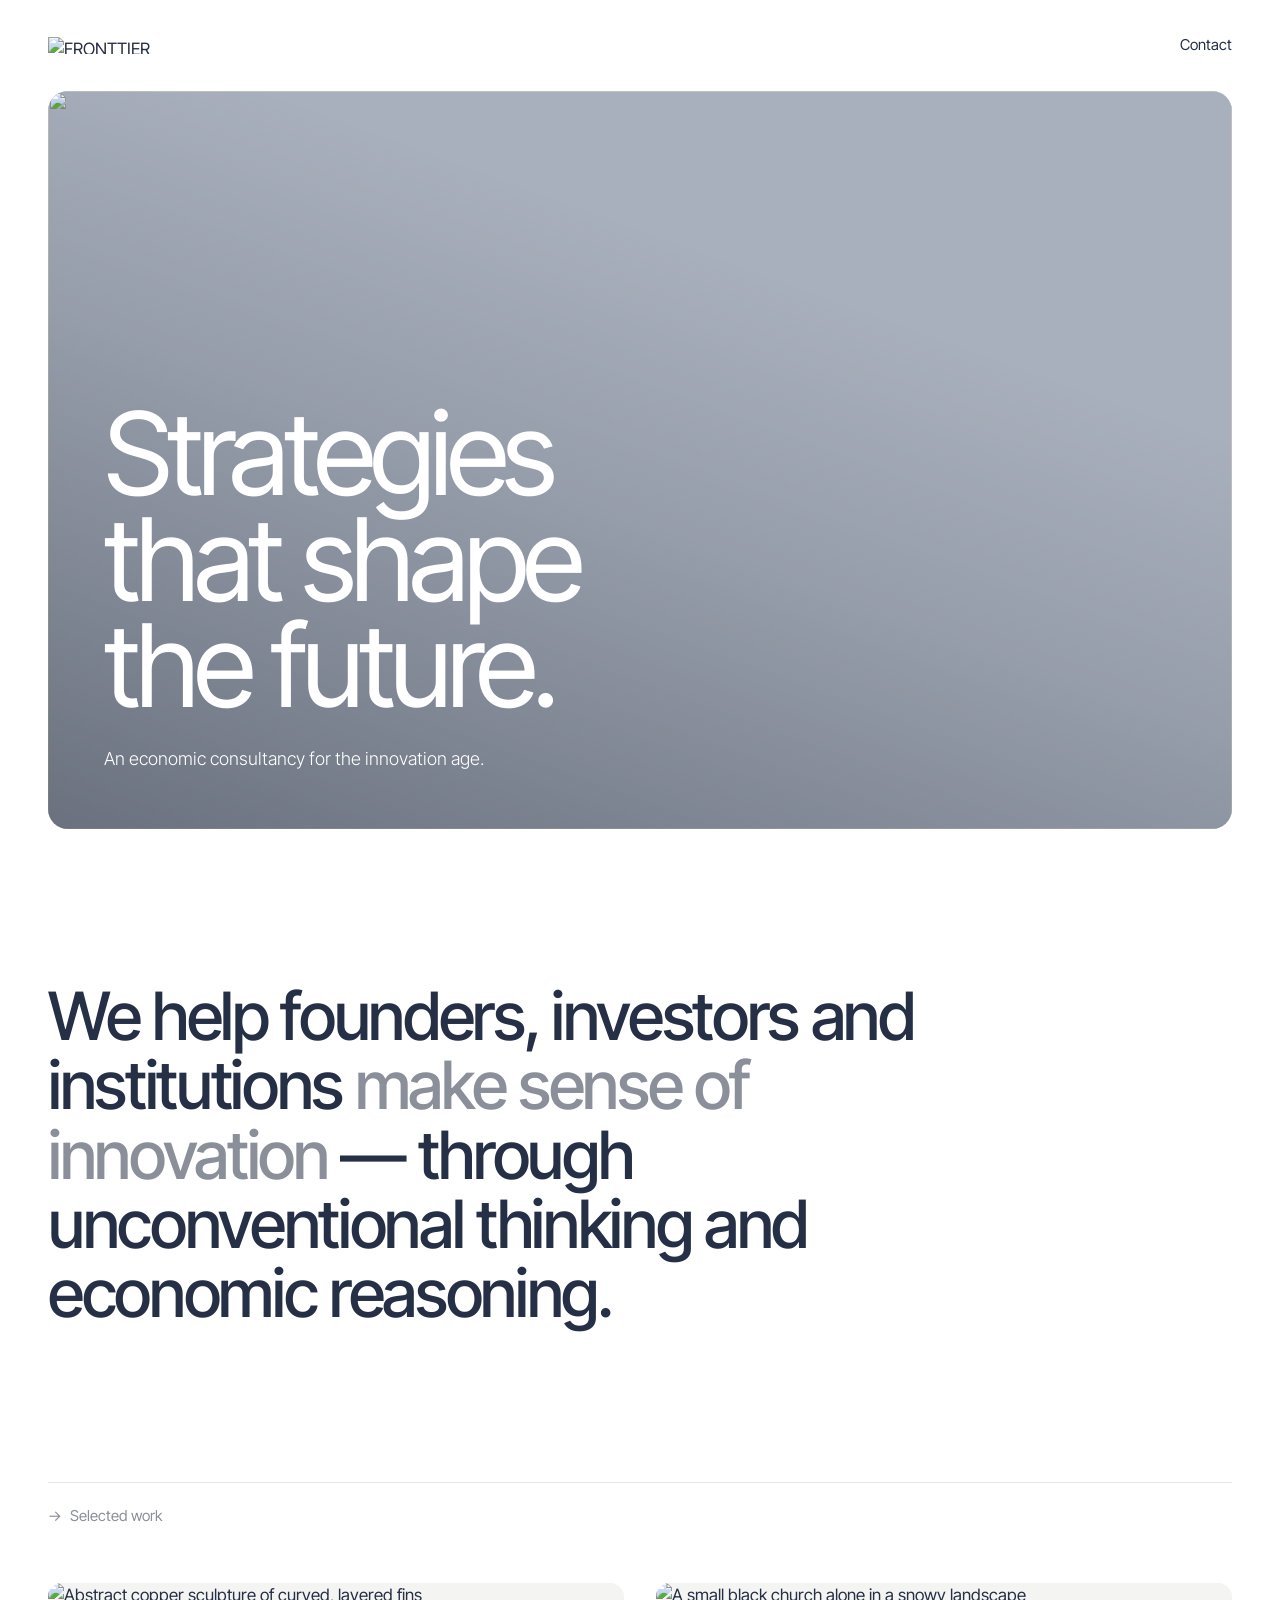
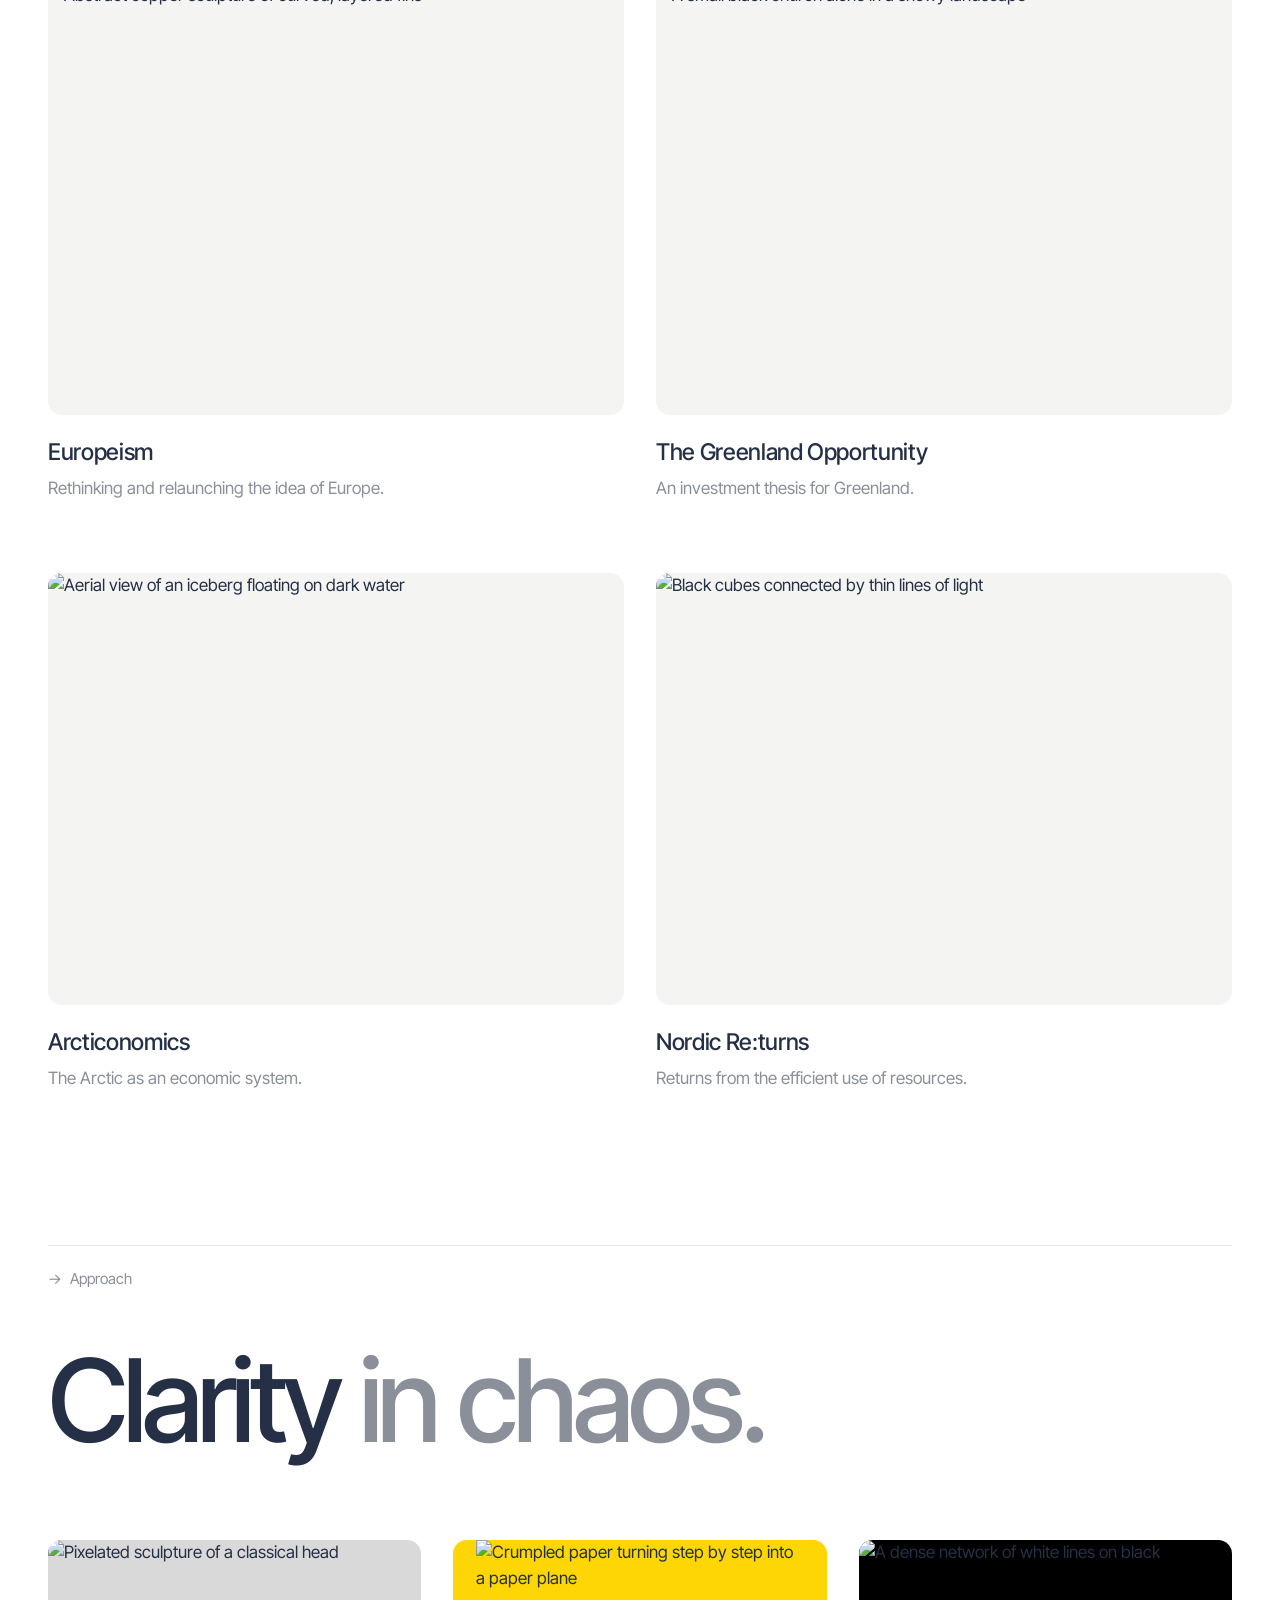
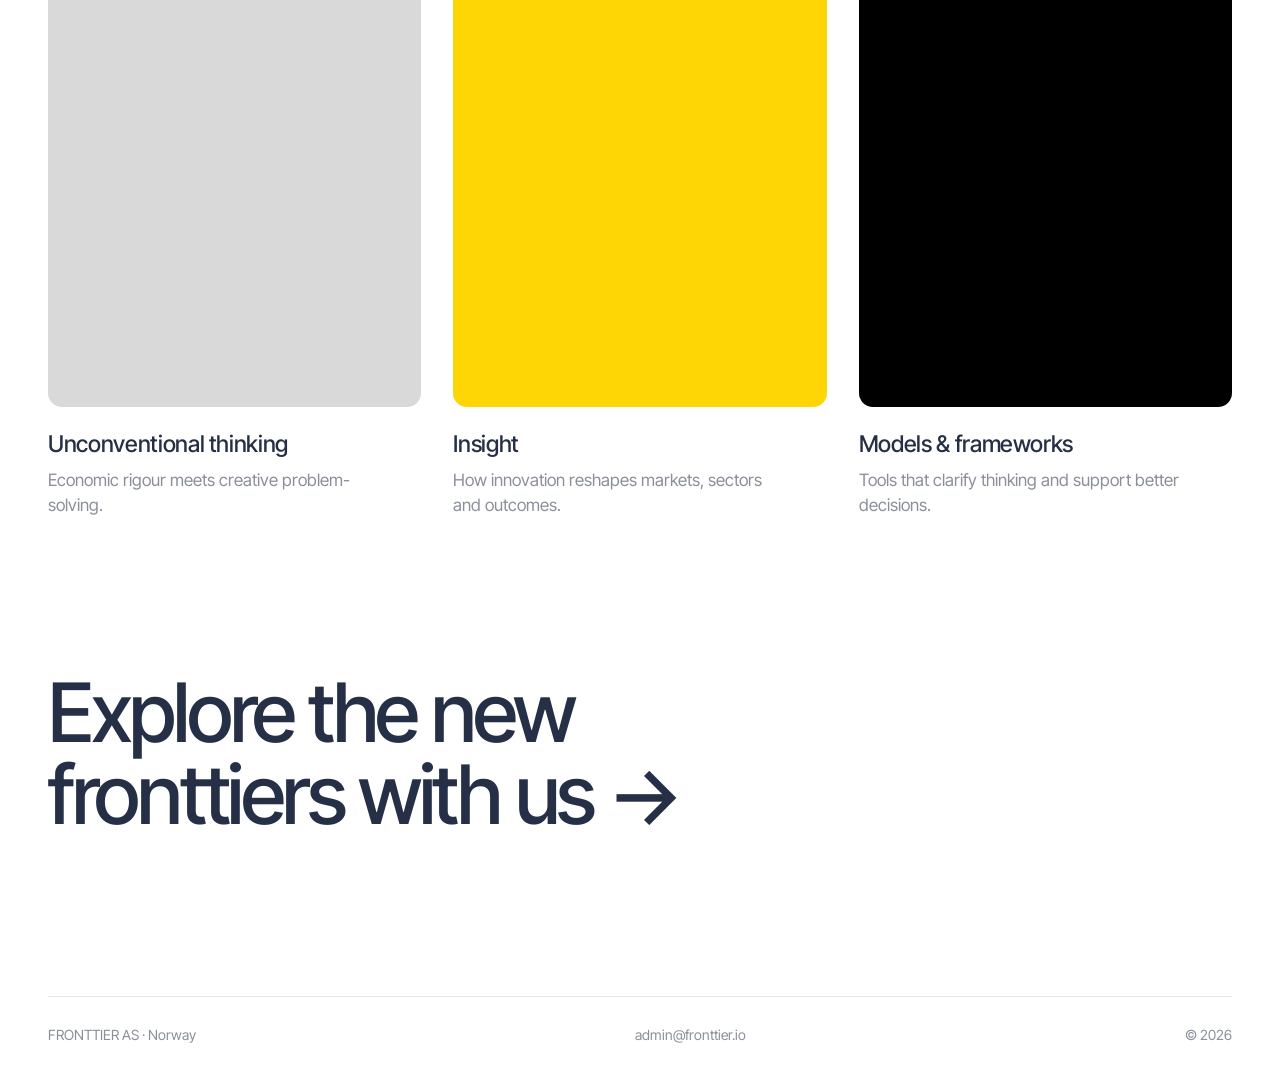
==== index.html @ 8e3aaac5 "Bust stylesheet cache Co-Authored-By: Claude Opus 5.5 <noreply@anthropic.com> Claude-Session: https:" ====
<!doctype html>
<html lang="en">
<head>
  <meta charset="utf-8">
  <meta name="viewport" content="width=device-width, initial-scale=1">
  <title>FRONTTIER — Strategies that shape the future</title>
  <meta name="description" content="FRONTTIER is an economic consultancy for the innovation age. We help founders, investors and institutions make sense of innovation.">
  <link rel="canonical" href="https://fronttier.io/">
  <meta name="theme-color" content="#ffffff">

  <meta property="og:type" content="website">
  <meta property="og:url" content="https://fronttier.io/">
  <meta property="og:title" content="FRONTTIER — Strategies that shape the future">
  <meta property="og:description" content="An economic consultancy for the innovation age.">
  <meta property="og:image" content="https://cdn.prod.website-files.com/67dc543bd7a45db2d9efbc74/67f1207a9fcb04b14eefc23d_Frame%20136%20(2).webp">
  <meta name="twitter:card" content="summary_large_image">

  <link rel="icon" href="favicon.svg" type="image/svg+xml">

  <link rel="preconnect" href="https://fonts.googleapis.com">
  <link rel="preconnect" href="https://fonts.gstatic.com" crossorigin>
  <link href="https://fonts.googleapis.com/css2?family=Inter+Tight:wght@300;400;500&display=swap" rel="stylesheet">
  <link rel="preload" as="image" href="https://cdn.prod.website-files.com/67dc543bd7a45db2d9efbc74/67f1207a9fcb04b14eefc23d_Frame%20136%20(2).webp">
  <link rel="stylesheet" href="styles.css?v=2">
  <script>document.documentElement.classList.add('js')</script>
</head>
<body>

  <header class="site-header wrap">
    <a href="/" class="brand" aria-label="FRONTTIER — home">
      <img src="https://cdn.prod.website-files.com/67dc543bd7a45db2d9efbc74/67dc54d0c21cfcdb769632b3_fronttier_wordmark_black.png" alt="FRONTTIER" width="1200" height="173">
    </a>
    <a href="mailto:admin@fronttier.io" class="header-link">Contact</a>
  </header>

  <main>

    <section class="hero wrap" aria-labelledby="hero-title">
      <div class="hero__frame">
        <img class="hero__img"
             src="https://cdn.prod.website-files.com/67dc543bd7a45db2d9efbc74/67f1207a9fcb04b14eefc23d_Frame%20136%20(2).webp"
             alt="" width="1356" height="740" fetchpriority="high">
        <div class="hero__text">
          <h1 id="hero-title" class="hero__title">Strategies<br>that shape<br>the future.</h1>
          <p class="hero__sub">An economic consultancy for the innovation age.</p>
        </div>
      </div>
    </section>

    <section class="statement wrap reveal" aria-label="What we do">
      <p>We help founders, investors and institutions <span class="muted">make sense of innovation</span> — through unconventional thinking and economic reasoning.</p>
    </section>

    <section class="work wrap" aria-labelledby="work-title">
      <h2 id="work-title" class="label reveal"><span aria-hidden="true">→</span> Selected work</h2>
      <ul class="work__grid">
        <li class="card reveal">
          <div class="card__media">
            <img src="https://images.unsplash.com/photo-1652078140599-1d7e1eafb90b?auto=format&fit=crop&w=1200&h=900&q=75"
                 srcset="https://images.unsplash.com/photo-1652078140599-1d7e1eafb90b?auto=format&fit=crop&w=800&h=600&q=75 800w,
                         https://images.unsplash.com/photo-1652078140599-1d7e1eafb90b?auto=format&fit=crop&w=1200&h=900&q=75 1200w,
                         https://images.unsplash.com/photo-1652078140599-1d7e1eafb90b?auto=format&fit=crop&w=1600&h=1200&q=75 1600w"
                 sizes="(min-width: 760px) 50vw, 100vw"
                 alt="Abstract copper sculpture of curved, layered fins" width="1200" height="900" loading="lazy">
          </div>
          <h3 class="card__title">Europeism</h3>
          <p class="card__text">Rethinking and relaunching the idea of Europe.</p>
        </li>
        <li class="card reveal">
          <div class="card__media">
            <img src="https://images.unsplash.com/photo-1611052316777-5b3b2d1c7f62?auto=format&fit=crop&w=1200&h=900&q=75"
                 srcset="https://images.unsplash.com/photo-1611052316777-5b3b2d1c7f62?auto=format&fit=crop&w=800&h=600&q=75 800w,
                         https://images.unsplash.com/photo-1611052316777-5b3b2d1c7f62?auto=format&fit=crop&w=1200&h=900&q=75 1200w,
                         https://images.unsplash.com/photo-1611052316777-5b3b2d1c7f62?auto=format&fit=crop&w=1600&h=1200&q=75 1600w"
                 sizes="(min-width: 760px) 50vw, 100vw"
                 alt="A small black church alone in a snowy landscape" width="1200" height="900" loading="lazy">
          </div>
          <h3 class="card__title">The Greenland Opportunity</h3>
          <p class="card__text">An investment thesis for Greenland.</p>
        </li>
        <li class="card reveal">
          <div class="card__media">
            <img src="https://images.unsplash.com/photo-1635810766763-979377656b4b?auto=format&fit=crop&w=1200&h=900&q=75"
                 srcset="https://images.unsplash.com/photo-1635810766763-979377656b4b?auto=format&fit=crop&w=800&h=600&q=75 800w,
                         https://images.unsplash.com/photo-1635810766763-979377656b4b?auto=format&fit=crop&w=1200&h=900&q=75 1200w,
                         https://images.unsplash.com/photo-1635810766763-979377656b4b?auto=format&fit=crop&w=1600&h=1200&q=75 1600w"
                 sizes="(min-width: 760px) 50vw, 100vw"
                 alt="Aerial view of an iceberg floating on dark water" width="1200" height="900" loading="lazy">
          </div>
          <h3 class="card__title">Arcticonomics</h3>
          <p class="card__text">The Arctic as an economic system.</p>
        </li>
        <li class="card reveal">
          <div class="card__media">
            <img src="https://images.unsplash.com/photo-1639322537138-5e513100b36e?auto=format&fit=crop&w=1200&h=900&q=75"
                 srcset="https://images.unsplash.com/photo-1639322537138-5e513100b36e?auto=format&fit=crop&w=800&h=600&q=75 800w,
                         https://images.unsplash.com/photo-1639322537138-5e513100b36e?auto=format&fit=crop&w=1200&h=900&q=75 1200w,
                         https://images.unsplash.com/photo-1639322537138-5e513100b36e?auto=format&fit=crop&w=1600&h=1200&q=75 1600w"
                 sizes="(min-width: 760px) 50vw, 100vw"
                 alt="Black cubes connected by thin lines of light" width="1200" height="900" loading="lazy">
          </div>
          <h3 class="card__title">Nordic Re:turns</h3>
          <p class="card__text">Returns from the efficient use of resources.</p>
        </li>
      </ul>
    </section>

    <section class="approach wrap" aria-labelledby="approach-title">
      <h2 class="label reveal"><span aria-hidden="true">→</span> Approach</h2>
      <p id="approach-title" class="approach__title reveal">Clarity <span class="muted">in chaos.</span></p>
      <ul class="approach__grid">
        <li class="pillar reveal">
          <div class="pillar__media pillar__media--light">
            <img src="https://images.unsplash.com/photo-1724718543723-76a159863d20?auto=format&fit=crop&w=900&h=1125&q=75"
                 alt="Pixelated sculpture of a classical head" width="900" height="1125" loading="lazy">
          </div>
          <h3 class="pillar__title">Unconventional thinking</h3>
          <p class="pillar__text">Economic rigour meets creative problem-solving.</p>
        </li>
        <li class="pillar reveal">
          <div class="pillar__media pillar__media--yellow">
            <img src="https://images.unsplash.com/photo-1589830640509-17507c2b6cd0?auto=format&fit=max&w=1200&q=75"
                 alt="Crumpled paper turning step by step into a paper plane" width="1200" height="675" class="contain" loading="lazy">
          </div>
          <h3 class="pillar__title">Insight</h3>
          <p class="pillar__text">How innovation reshapes markets, sectors and outcomes.</p>
        </li>
        <li class="pillar reveal">
          <div class="pillar__media pillar__media--dark">
            <img src="https://images.unsplash.com/photo-1664854953181-b12e6dda8b7c?auto=format&fit=crop&w=900&h=1125&q=75"
                 alt="A dense network of white lines on black" width="900" height="1125" loading="lazy">
          </div>
          <h3 class="pillar__title">Models &amp; frameworks</h3>
          <p class="pillar__text">Tools that clarify thinking and support better decisions.</p>
        </li>
      </ul>
    </section>

    <section class="closing wrap reveal" aria-label="Contact">
      <a href="mailto:admin@fronttier.io" class="closing__link">Explore the new fronttiers with&nbsp;us <span aria-hidden="true">→</span></a>
    </section>

  </main>

  <footer class="site-footer wrap">
    <p>FRONTTIER AS · Norway</p>
    <p><a href="mailto:admin@fronttier.io">admin@fronttier.io</a></p>
    <p>© <span id="year">2026</span></p>
  </footer>

  <script>
    (function () {
      var y = document.getElementById('year');
      if (y) y.textContent = new Date().getFullYear();
      var els = document.querySelectorAll('.reveal');
      if (!('IntersectionObserver' in window)) {
        els.forEach(function (el) { el.classList.add('is-in'); });
        return;
      }
      var io = new IntersectionObserver(function (entries) {
        entries.forEach(function (e) {
          if (e.isIntersecting) { e.target.classList.add('is-in'); io.unobserve(e.target); }
        });
      }, { rootMargin: '0px 0px -8% 0px' });
      els.forEach(function (el) { io.observe(el); });
    })();
  </script>
</body>
</html>
---- styles.css ----
/* FRONTTIER — fronttier.io
   Static, no build step. Edit freely. */

:root {
  --ink: #252f45;
  --muted: #8a8f99;
  --line: #e6e6e4;
  --bg: #ffffff;
  --soft: #f4f4f2;
  --yellow: #fed505;

  --radius: 20px;
  --radius-sm: 14px;
  --max: 1240px;
  --pad: clamp(20px, 4vw, 48px);
  --gap: clamp(20px, 2.6vw, 32px);
  --section: clamp(88px, 12vw, 168px);

  --font: "Inter Tight", ui-sans-serif, system-ui, -apple-system, "Segoe UI", Helvetica, Arial, sans-serif;
  --ease: cubic-bezier(.2, .7, .2, 1);
}

*, *::before, *::after { box-sizing: border-box; }
html { -webkit-text-size-adjust: 100%; }
body {
  margin: 0;
  background: var(--bg);
  color: var(--ink);
  font-family: var(--font);
  font-size: 17px;
  line-height: 1.5;
  font-weight: 400;
  -webkit-font-smoothing: antialiased;
  text-rendering: optimizeLegibility;
}
img { display: block; max-width: 100%; height: auto; }
ul { list-style: none; margin: 0; padding: 0; }
h1, h2, h3, p { margin: 0; }
a { color: inherit; }
:focus-visible { outline: 2px solid var(--ink); outline-offset: 4px; border-radius: 4px; }

.wrap {
  width: 100%;
  max-width: calc(var(--max) + var(--pad) * 2);
  margin-inline: auto;
  padding-inline: var(--pad);
}
.muted { color: var(--muted); }

/* ---------- Header ---------- */
.site-header {
  display: flex;
  align-items: center;
  justify-content: space-between;
  padding-block: 26px;
}
.brand img { height: 17px; width: auto; }
.header-link {
  font-size: 15px;
  text-decoration: none;
  padding: 8px 0;
  background: linear-gradient(currentColor, currentColor) 0 100% / 0 1px no-repeat;
  transition: background-size .35s var(--ease);
}
.header-link:hover { background-size: 100% 1px; }

/* ---------- Hero ---------- */
.hero__frame {
  position: relative;
  border-radius: var(--radius);
  overflow: hidden;
  background: #a9b0bd;
  min-height: min(82svh, 760px);
  display: flex;
  align-items: flex-end;
}
.hero__img {
  position: absolute;
  inset: 0;
  width: 100%;
  height: 100%;
  object-fit: cover;
  object-position: 62% 50%;
  animation: settle 2.4s var(--ease) both;
}
.hero__frame::after {
  content: "";
  position: absolute;
  inset: 0;
  background: linear-gradient(20deg, rgba(20, 26, 40, .42) 0%, rgba(20, 26, 40, .12) 45%, rgba(20, 26, 40, 0) 70%);
  pointer-events: none;
}
.hero__text {
  position: relative;
  z-index: 1;
  padding: clamp(24px, 4.5vw, 56px);
  color: #fff;
}
.hero__title {
  font-weight: 400;
  font-size: clamp(48px, 9vw, 128px);
  line-height: .92;
  letter-spacing: -0.045em;
  animation: rise 1.2s .15s var(--ease) both;
}
.hero__sub {
  margin-top: clamp(18px, 2.4vw, 28px);
  font-size: clamp(15px, 1.4vw, 18px);
  font-weight: 300;
  opacity: .9;
  animation: rise 1.2s .35s var(--ease) both;
}

/* ---------- Statement ---------- */
.statement { padding-block: var(--section); }
.statement p {
  max-width: 22ch;
  font-size: clamp(32px, 5.2vw, 72px);
  line-height: 1.04;
  letter-spacing: -0.035em;
  font-weight: 500;
}
@media (min-width: 900px) { .statement p { max-width: 24ch; } }

/* ---------- Section label ---------- */
.label {
  display: flex;
  gap: .5em;
  align-items: baseline;
  padding-top: 22px;
  border-top: 1px solid var(--line);
  font-size: 15px;
  font-weight: 400;
  letter-spacing: 0;
  color: var(--muted);
  margin-bottom: clamp(32px, 5vw, 56px);
}

/* ---------- Work ---------- */
.work__grid {
  display: grid;
  grid-template-columns: 1fr;
  gap: clamp(44px, 6vw, 72px) var(--gap);
}
@media (min-width: 760px) { .work__grid { grid-template-columns: 1fr 1fr; } }
.card__media {
  border-radius: var(--radius-sm);
  overflow: hidden;
  aspect-ratio: 4 / 3;
  background: var(--soft);
}
.card__media img {
  width: 100%;
  height: 100%;
  object-fit: cover;
  transition: transform 1.1s var(--ease);
}
.card:hover .card__media img { transform: scale(1.035); }
.card__title {
  margin-top: 20px;
  font-size: clamp(20px, 1.8vw, 24px);
  font-weight: 500;
  letter-spacing: -0.015em;
}
.card__text { margin-top: 6px; color: var(--muted); }

/* ---------- Approach ---------- */
.approach { padding-top: var(--section); }
.approach__title {
  font-size: clamp(48px, 9vw, 128px);
  line-height: .92;
  letter-spacing: -0.045em;
  font-weight: 500;
  margin-bottom: clamp(44px, 7vw, 88px);
}
.approach__grid {
  display: grid;
  grid-template-columns: 1fr;
  gap: clamp(44px, 6vw, 64px) var(--gap);
}
@media (min-width: 760px) { .approach__grid { grid-template-columns: repeat(3, 1fr); } }
.pillar__media {
  border-radius: var(--radius-sm);
  overflow: hidden;
  aspect-ratio: 4 / 5;
}
.pillar__media img { width: 100%; height: 100%; object-fit: cover; transition: transform 1.1s var(--ease); }
.pillar:hover .pillar__media img { transform: scale(1.035); }
.pillar__media--light { background: #d9d9d9; }
.pillar__media--yellow { background: #fed505; }
.pillar__media img.contain { object-fit: contain; padding-inline: 6%; }
.pillar__media--dark { background: #000; }
.pillar__title {
  margin-top: 20px;
  font-size: clamp(20px, 1.8vw, 24px);
  font-weight: 500;
  letter-spacing: -0.015em;
}
.pillar__text { margin-top: 6px; color: var(--muted); max-width: 32ch; }

/* ---------- Closing ---------- */
.closing { padding-block: var(--section); }
.closing__link {
  display: inline-block;
  font-size: clamp(36px, 6.4vw, 92px);
  line-height: 1;
  letter-spacing: -0.04em;
  font-weight: 500;
  text-decoration: none;
  max-width: 16ch;
  background: linear-gradient(currentColor, currentColor) 0 100% / 0 2px no-repeat;
  padding-bottom: .08em;
  transition: background-size .6s var(--ease), color .3s;
}
.closing__link span { display: inline-block; transition: transform .5s var(--ease); }
.closing__link:hover { background-size: 100% 2px; }
.closing__link:hover span { transform: translateX(.18em); }

/* ---------- Footer ---------- */
.site-footer {
  display: flex;
  flex-wrap: wrap;
  gap: 8px 32px;
  justify-content: space-between;
  padding-block: 28px 36px;
  background: linear-gradient(var(--line), var(--line)) var(--pad) 0 / calc(100% - var(--pad) * 2) 1px no-repeat;
  font-size: 14px;
  color: var(--muted);
}
.site-footer a { text-decoration: none; }
.site-footer a:hover { color: var(--ink); }

/* ---------- Motion ---------- */
@keyframes rise { from { opacity: 0; transform: translateY(18px); } to { opacity: 1; transform: none; } }
@keyframes settle { from { transform: scale(1.06); } to { transform: scale(1); } }

.js .reveal { opacity: 0; transform: translateY(24px); transition: opacity 1s var(--ease), transform 1s var(--ease); }
.js .reveal.is-in { opacity: 1; transform: none; }

@media (prefers-reduced-motion: reduce) {
  *, *::before, *::after { animation: none !important; transition: none !important; }
  .js .reveal { opacity: 1; transform: none; }
}

/* ---------- 404 ---------- */
.notfound { min-height: 70svh; display: flex; flex-direction: column; justify-content: center; gap: 24px; }
.notfound h1 { font-size: clamp(48px, 9vw, 128px); line-height: .92; letter-spacing: -0.045em; font-weight: 500; }
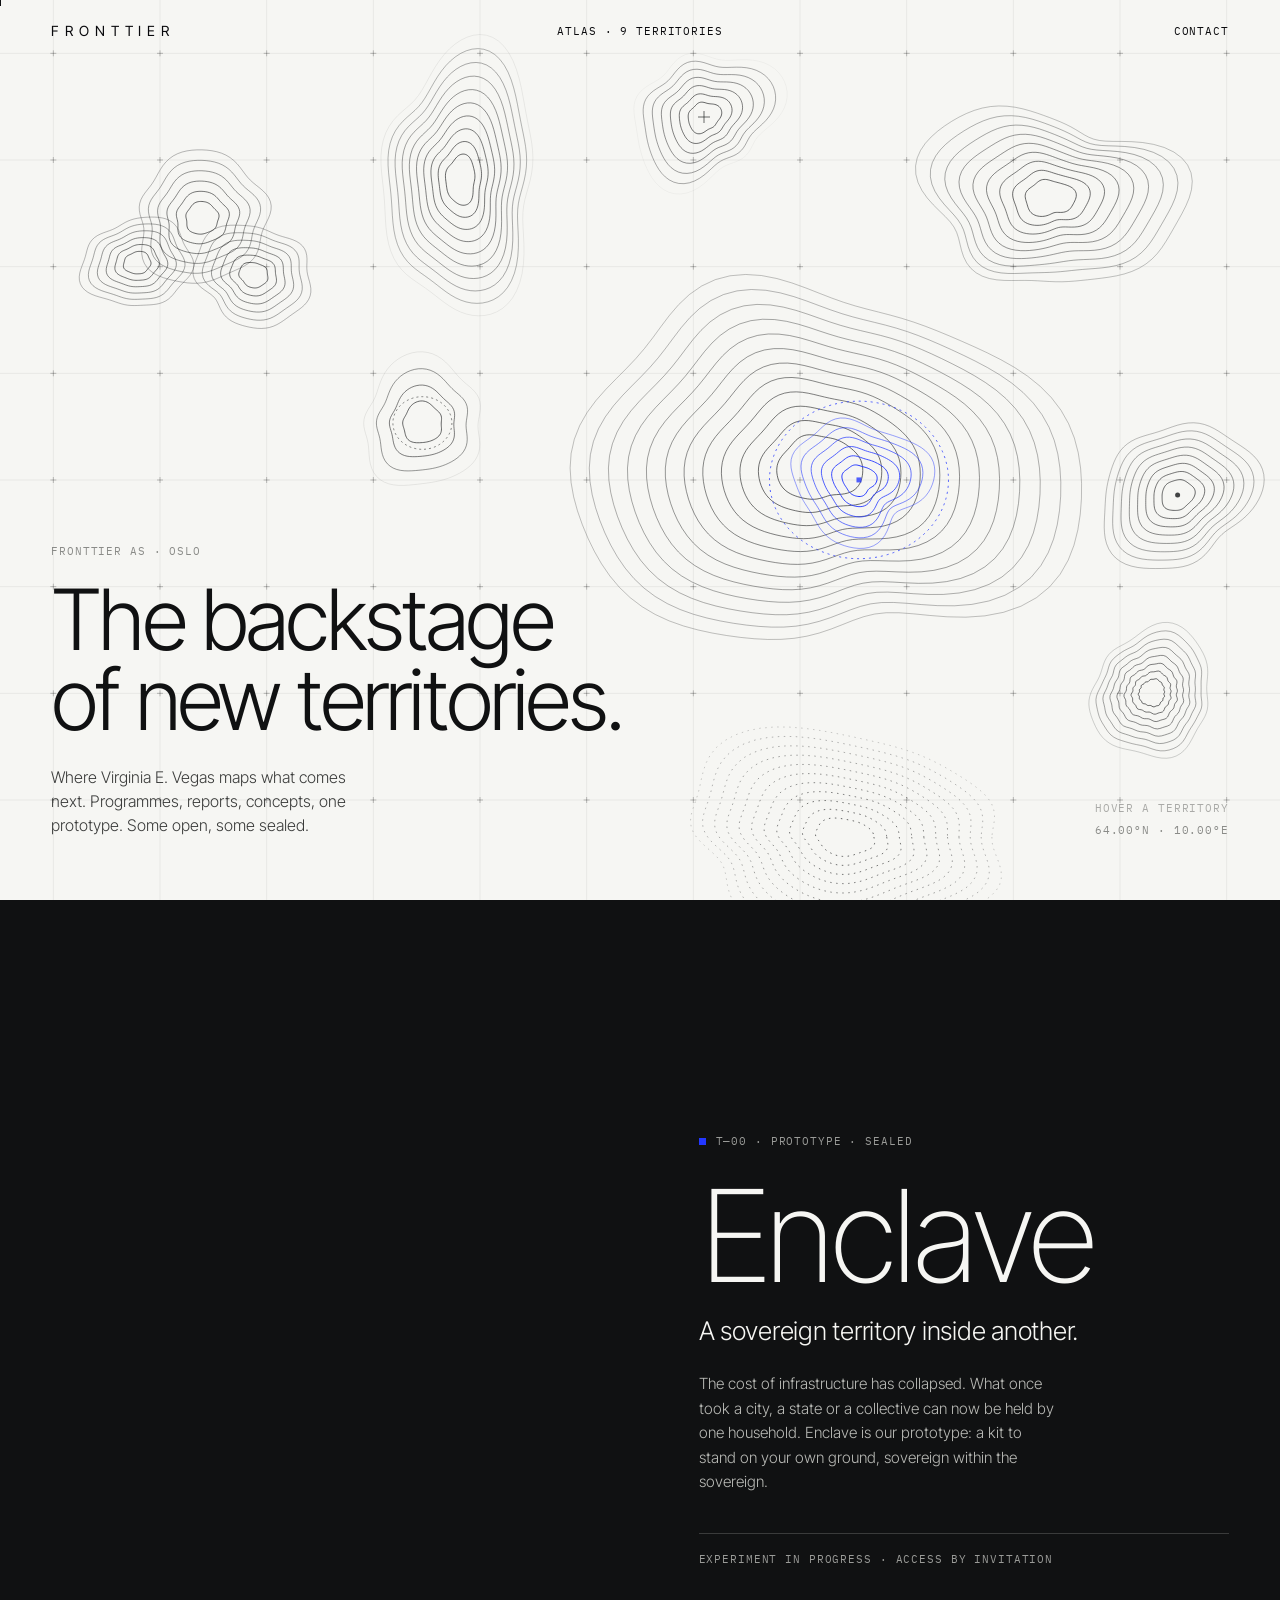
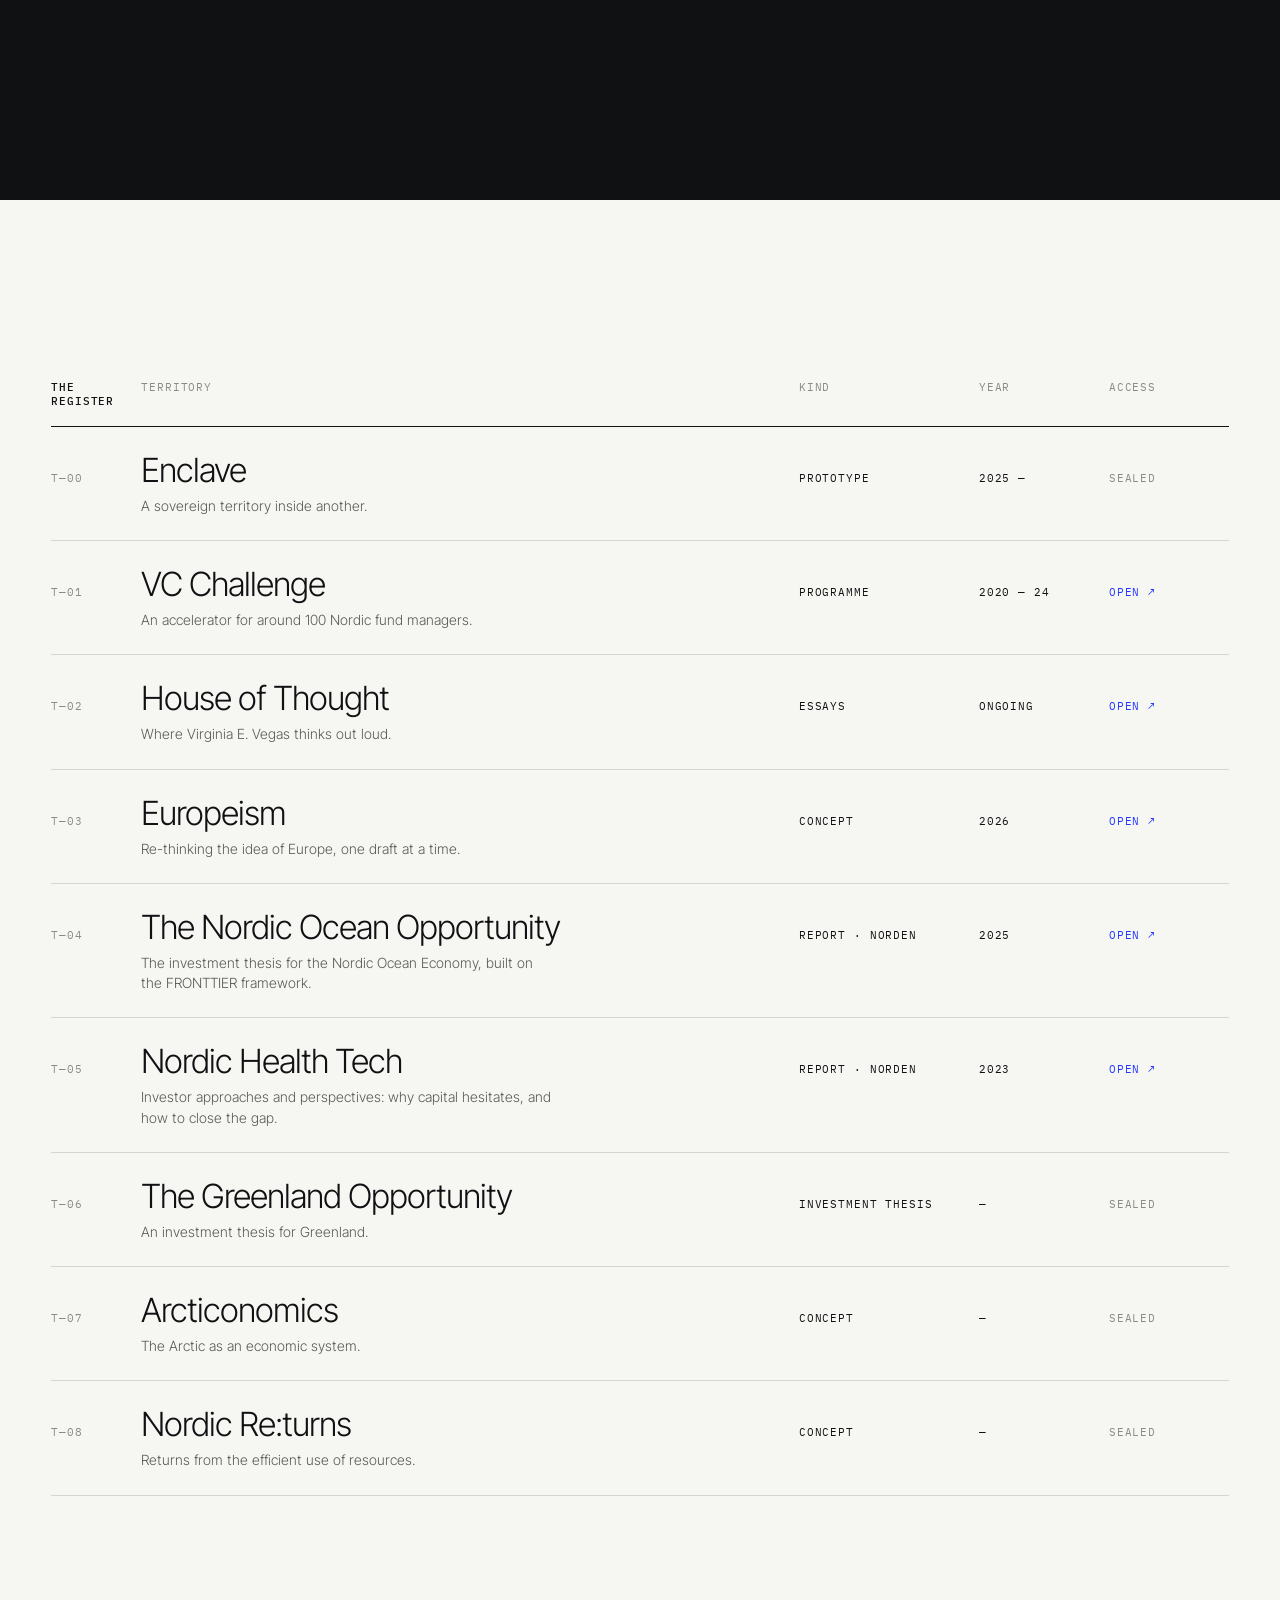
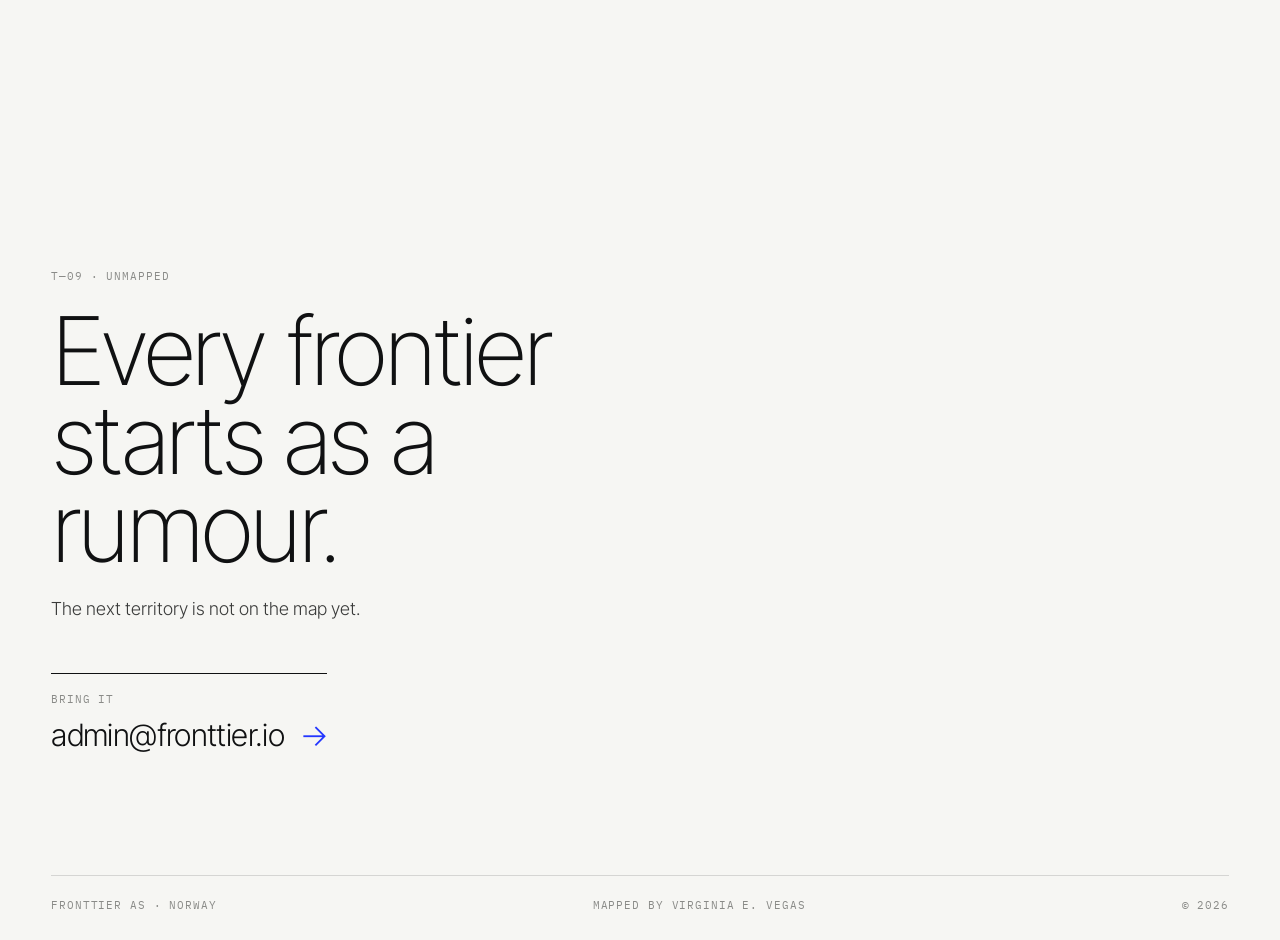
==== commit bd46c0e3: "fronttier.io is now the atlas (v2: rising terrain, quiet reveals, unmapped T-09 ending); remove old " ====
--- a/index.html
+++ b/index.html
@@ -3,167 +3,81 @@
 <head>
   <meta charset="utf-8">
   <meta name="viewport" content="width=device-width, initial-scale=1">
-  <title>FRONTTIER — Strategies that shape the future</title>
-  <meta name="description" content="FRONTTIER is an economic consultancy for the innovation age. We help founders, investors and institutions make sense of innovation.">
+  <title>FRONTTIER — An atlas of new territories</title>
+  <meta name="description" content="FRONTTIER AS is the backstage of new territories: programmes, reports, concepts and prototypes by Virginia E. Vegas.">
   <link rel="canonical" href="https://fronttier.io/">
-  <meta name="theme-color" content="#ffffff">
-
   <meta property="og:type" content="website">
   <meta property="og:url" content="https://fronttier.io/">
-  <meta property="og:title" content="FRONTTIER — Strategies that shape the future">
-  <meta property="og:description" content="An economic consultancy for the innovation age.">
-  <meta property="og:image" content="https://cdn.prod.website-files.com/67dc543bd7a45db2d9efbc74/67f1207a9fcb04b14eefc23d_Frame%20136%20(2).webp">
-  <meta name="twitter:card" content="summary_large_image">
-
+  <meta property="og:title" content="FRONTTIER — The backstage of new territories">
+  <meta property="og:description" content="An atlas of programmes, reports, concepts and one prototype by Virginia E. Vegas.">
+  <meta name="theme-color" content="#f6f6f3">
   <link rel="icon" href="favicon.svg" type="image/svg+xml">
-
   <link rel="preconnect" href="https://fonts.googleapis.com">
   <link rel="preconnect" href="https://fonts.gstatic.com" crossorigin>
-  <link href="https://fonts.googleapis.com/css2?family=Inter+Tight:wght@300;400;500&display=swap" rel="stylesheet">
-  <link rel="preload" as="image" href="https://cdn.prod.website-files.com/67dc543bd7a45db2d9efbc74/67f1207a9fcb04b14eefc23d_Frame%20136%20(2).webp">
-  <link rel="stylesheet" href="styles.css?v=2">
-  <script>document.documentElement.classList.add('js')</script>
+  <link href="https://fonts.googleapis.com/css2?family=Inter+Tight:wght@200;300;400;500&family=IBM+Plex+Mono:wght@400;500&display=swap" rel="stylesheet">
+  <link rel="stylesheet" href="styles.css?v=3">
 </head>
 <body>
-
-  <header class="site-header wrap">
-    <a href="/" class="brand" aria-label="FRONTTIER — home">
-      <img src="https://cdn.prod.website-files.com/67dc543bd7a45db2d9efbc74/67dc54d0c21cfcdb769632b3_fronttier_wordmark_black.png" alt="FRONTTIER" width="1200" height="173">
-    </a>
-    <a href="mailto:admin@fronttier.io" class="header-link">Contact</a>
+  <header class="top">
+    <a class="mark" href="/" aria-label="FRONTTIER">FRONTTIER</a>
+    <span class="mono top__mid">Atlas · 9 territories</span>
+    <a class="mono" href="mailto:admin@fronttier.io">Contact</a>
   </header>
 
-  <main>
+  <!-- I. the atlas -->
+  <section class="atlas" id="atlas" aria-label="Atlas of territories">
+    <canvas id="map" aria-hidden="true"></canvas>
+    <div class="callout" id="callout" hidden>
+      <span class="mono callout__n" id="cN"></span>
+      <span class="callout__t" id="cT"></span>
+      <span class="mono callout__m" id="cM"></span>
+    </div>
+    <div class="atlas__text">
+      <p class="mono atlas__k">FRONTTIER AS · Oslo</p>
+      <h1 class="atlas__t">The backstage<br>of new territories.</h1>
+      <p class="atlas__s">Where Virginia E.&nbsp;Vegas maps what comes next. Programmes, reports, concepts, one prototype. Some open, some sealed.</p>
+    </div>
+    <p class="mono atlas__coord" id="coord">64.00°N · 10.00°E</p>
+    <p class="mono atlas__hint">Hover a territory</p>
+  </section>
 
-    <section class="hero wrap" aria-labelledby="hero-title">
-      <div class="hero__frame">
-        <img class="hero__img"
-             src="https://cdn.prod.website-files.com/67dc543bd7a45db2d9efbc74/67f1207a9fcb04b14eefc23d_Frame%20136%20(2).webp"
-             alt="" width="1356" height="740" fetchpriority="high">
-        <div class="hero__text">
-          <h1 id="hero-title" class="hero__title">Strategies<br>that shape<br>the future.</h1>
-          <p class="hero__sub">An economic consultancy for the innovation age.</p>
-        </div>
-      </div>
-    </section>
+  <!-- II. the enclave -->
+  <section class="enclave" id="enclave" aria-labelledby="encT">
+    <div class="enclave__map"><canvas id="encMap" aria-hidden="true"></canvas></div>
+    <div class="enclave__text">
+      <p class="mono enclave__k rv"><i></i>T—00 · Prototype · Sealed</p>
+      <h2 class="enclave__t rv" id="encT">Enclave</h2>
+      <p class="enclave__lead rv">A sovereign territory inside another.</p>
+      <p class="enclave__p rv">The cost of infrastructure has collapsed. What once took a city, a state or a collective can now be held by one household. Enclave is our prototype: a kit to stand on your own ground, sovereign within the sovereign.</p>
+      <p class="mono enclave__f rv">Experiment in progress · Access by invitation</p>
+    </div>
+  </section>
 
-    <section class="statement wrap reveal" aria-label="What we do">
-      <p>We help founders, investors and institutions <span class="muted">make sense of innovation</span> — through unconventional thinking and economic reasoning.</p>
-    </section>
+  <!-- III. the register -->
+  <section class="reg" aria-labelledby="regT">
+    <div class="reg__head rv">
+      <h2 class="mono" id="regT">The register</h2>
+      <span class="mono">Territory</span><span class="mono">Kind</span><span class="mono">Year</span><span class="mono">Access</span>
+    </div>
+    <ol class="reg__list" id="reg"></ol>
+  </section>
 
-    <section class="work wrap" aria-labelledby="work-title">
-      <h2 id="work-title" class="label reveal"><span aria-hidden="true">→</span> Selected work</h2>
-      <ul class="work__grid">
-        <li class="card reveal">
-          <div class="card__media">
-            <img src="https://images.unsplash.com/photo-1652078140599-1d7e1eafb90b?auto=format&fit=crop&w=1200&h=900&q=75"
-                 srcset="https://images.unsplash.com/photo-1652078140599-1d7e1eafb90b?auto=format&fit=crop&w=800&h=600&q=75 800w,
-                         https://images.unsplash.com/photo-1652078140599-1d7e1eafb90b?auto=format&fit=crop&w=1200&h=900&q=75 1200w,
-                         https://images.unsplash.com/photo-1652078140599-1d7e1eafb90b?auto=format&fit=crop&w=1600&h=1200&q=75 1600w"
-                 sizes="(min-width: 760px) 50vw, 100vw"
-                 alt="Abstract copper sculpture of curved, layered fins" width="1200" height="900" loading="lazy">
-          </div>
-          <h3 class="card__title">Europeism</h3>
-          <p class="card__text">Rethinking and relaunching the idea of Europe.</p>
-        </li>
-        <li class="card reveal">
-          <div class="card__media">
-            <img src="https://images.unsplash.com/photo-1611052316777-5b3b2d1c7f62?auto=format&fit=crop&w=1200&h=900&q=75"
-                 srcset="https://images.unsplash.com/photo-1611052316777-5b3b2d1c7f62?auto=format&fit=crop&w=800&h=600&q=75 800w,
-                         https://images.unsplash.com/photo-1611052316777-5b3b2d1c7f62?auto=format&fit=crop&w=1200&h=900&q=75 1200w,
-                         https://images.unsplash.com/photo-1611052316777-5b3b2d1c7f62?auto=format&fit=crop&w=1600&h=1200&q=75 1600w"
-                 sizes="(min-width: 760px) 50vw, 100vw"
-                 alt="A small black church alone in a snowy landscape" width="1200" height="900" loading="lazy">
-          </div>
-          <h3 class="card__title">The Greenland Opportunity</h3>
-          <p class="card__text">An investment thesis for Greenland.</p>
-        </li>
-        <li class="card reveal">
-          <div class="card__media">
-            <img src="https://images.unsplash.com/photo-1635810766763-979377656b4b?auto=format&fit=crop&w=1200&h=900&q=75"
-                 srcset="https://images.unsplash.com/photo-1635810766763-979377656b4b?auto=format&fit=crop&w=800&h=600&q=75 800w,
-                         https://images.unsplash.com/photo-1635810766763-979377656b4b?auto=format&fit=crop&w=1200&h=900&q=75 1200w,
-                         https://images.unsplash.com/photo-1635810766763-979377656b4b?auto=format&fit=crop&w=1600&h=1200&q=75 1600w"
-                 sizes="(min-width: 760px) 50vw, 100vw"
-                 alt="Aerial view of an iceberg floating on dark water" width="1200" height="900" loading="lazy">
-          </div>
-          <h3 class="card__title">Arcticonomics</h3>
-          <p class="card__text">The Arctic as an economic system.</p>
-        </li>
-        <li class="card reveal">
-          <div class="card__media">
-            <img src="https://images.unsplash.com/photo-1639322537138-5e513100b36e?auto=format&fit=crop&w=1200&h=900&q=75"
-                 srcset="https://images.unsplash.com/photo-1639322537138-5e513100b36e?auto=format&fit=crop&w=800&h=600&q=75 800w,
-                         https://images.unsplash.com/photo-1639322537138-5e513100b36e?auto=format&fit=crop&w=1200&h=900&q=75 1200w,
-                         https://images.unsplash.com/photo-1639322537138-5e513100b36e?auto=format&fit=crop&w=1600&h=1200&q=75 1600w"
-                 sizes="(min-width: 760px) 50vw, 100vw"
-                 alt="Black cubes connected by thin lines of light" width="1200" height="900" loading="lazy">
-          </div>
-          <h3 class="card__title">Nordic Re:turns</h3>
-          <p class="card__text">Returns from the efficient use of resources.</p>
-        </li>
-      </ul>
-    </section>
+  <!-- IV. the unmapped -->
+  <section class="close" id="close" aria-labelledby="closeT">
+    <canvas id="closeMap" aria-hidden="true"></canvas>
+    <div class="close__text">
+      <p class="mono close__k rv">T—09 · Unmapped</p>
+      <h2 class="close__t rv" id="closeT">Every frontier<br>starts as a rumour.</h2>
+      <p class="close__s rv">The next territory is not on the map yet.</p>
+      <a class="close__mail rv" href="mailto:admin@fronttier.io"><span class="close__lab mono">Bring it</span>admin@fronttier.io <i>→</i></a>
+    </div>
+    <footer class="foot mono">
+      <span>FRONTTIER AS · Norway</span>
+      <span>Mapped by Virginia E. Vegas</span>
+      <span>© <span id="year">2026</span></span>
+    </footer>
+  </section>
 
-    <section class="approach wrap" aria-labelledby="approach-title">
-      <h2 class="label reveal"><span aria-hidden="true">→</span> Approach</h2>
-      <p id="approach-title" class="approach__title reveal">Clarity <span class="muted">in chaos.</span></p>
-      <ul class="approach__grid">
-        <li class="pillar reveal">
-          <div class="pillar__media pillar__media--light">
-            <img src="https://images.unsplash.com/photo-1724718543723-76a159863d20?auto=format&fit=crop&w=900&h=1125&q=75"
-                 alt="Pixelated sculpture of a classical head" width="900" height="1125" loading="lazy">
-          </div>
-          <h3 class="pillar__title">Unconventional thinking</h3>
-          <p class="pillar__text">Economic rigour meets creative problem-solving.</p>
-        </li>
-        <li class="pillar reveal">
-          <div class="pillar__media pillar__media--yellow">
-            <img src="https://images.unsplash.com/photo-1589830640509-17507c2b6cd0?auto=format&fit=max&w=1200&q=75"
-                 alt="Crumpled paper turning step by step into a paper plane" width="1200" height="675" class="contain" loading="lazy">
-          </div>
-          <h3 class="pillar__title">Insight</h3>
-          <p class="pillar__text">How innovation reshapes markets, sectors and outcomes.</p>
-        </li>
-        <li class="pillar reveal">
-          <div class="pillar__media pillar__media--dark">
-            <img src="https://images.unsplash.com/photo-1664854953181-b12e6dda8b7c?auto=format&fit=crop&w=900&h=1125&q=75"
-                 alt="A dense network of white lines on black" width="900" height="1125" loading="lazy">
-          </div>
-          <h3 class="pillar__title">Models &amp; frameworks</h3>
-          <p class="pillar__text">Tools that clarify thinking and support better decisions.</p>
-        </li>
-      </ul>
-    </section>
-
-    <section class="closing wrap reveal" aria-label="Contact">
-      <a href="mailto:admin@fronttier.io" class="closing__link">Explore the new fronttiers with&nbsp;us <span aria-hidden="true">→</span></a>
-    </section>
-
-  </main>
-
-  <footer class="site-footer wrap">
-    <p>FRONTTIER AS · Norway</p>
-    <p><a href="mailto:admin@fronttier.io">admin@fronttier.io</a></p>
-    <p>© <span id="year">2026</span></p>
-  </footer>
-
-  <script>
-    (function () {
-      var y = document.getElementById('year');
-      if (y) y.textContent = new Date().getFullYear();
-      var els = document.querySelectorAll('.reveal');
-      if (!('IntersectionObserver' in window)) {
-        els.forEach(function (el) { el.classList.add('is-in'); });
-        return;
-      }
-      var io = new IntersectionObserver(function (entries) {
-        entries.forEach(function (e) {
-          if (e.isIntersecting) { e.target.classList.add('is-in'); io.unobserve(e.target); }
-        });
-      }, { rootMargin: '0px 0px -8% 0px' });
-      els.forEach(function (el) { io.observe(el); });
-    })();
-  </script>
+  <script src="app.js?v=3" defer></script>
 </body>
 </html>
--- a/styles.css
+++ b/styles.css
@@ -1,247 +1,103 @@
-/* FRONTTIER — fronttier.io
-   Static, no build step. Edit freely. */
+:root {
+  --paper: #f6f6f3;
+  --ink: #101112;
+  --mute: #8a8b88;
+  --line: rgba(16,17,18,.14);
+  --cobalt: #2337ff;
+  --pad: clamp(20px, 4vw, 56px);
+  --sans: "Inter Tight", system-ui, sans-serif;
+  --mono: "IBM Plex Mono", ui-monospace, monospace;
+}
+* { box-sizing: border-box; }
+html { -webkit-text-size-adjust: 100%; }
+body { margin: 0; background: var(--paper); color: var(--ink); font-family: var(--sans); -webkit-font-smoothing: antialiased; }
+a { color: inherit; text-decoration: none; }
+.mono { font-family: var(--mono); font-size: 11px; letter-spacing: .08em; text-transform: uppercase; font-weight: 400; }
 
-:root {
-  --ink: #252f45;
-  --muted: #8a8f99;
-  --line: #e6e6e4;
-  --bg: #ffffff;
-  --soft: #f4f4f2;
-  --yellow: #fed505;
+.top { position: fixed; z-index: 20; top: 0; left: 0; right: 0; display: flex; justify-content: space-between; align-items: center; padding: 22px var(--pad); mix-blend-mode: difference; color: #fff; }
+.mark { font-weight: 400; font-size: 14px; letter-spacing: .42em; }
+.top__mid { position: absolute; left: 50%; transform: translateX(-50%); }
 
-  --radius: 20px;
-  --radius-sm: 14px;
-  --max: 1240px;
-  --pad: clamp(20px, 4vw, 48px);
-  --gap: clamp(20px, 2.6vw, 32px);
-  --section: clamp(88px, 12vw, 168px);
+/* I. atlas */
+.atlas { position: relative; height: 100svh; min-height: 620px; overflow: hidden; cursor: crosshair; }
+#map { position: absolute; inset: 0; width: 100%; height: 100%; }
+.atlas__text { position: absolute; left: var(--pad); bottom: clamp(34px, 7svh, 72px); max-width: min(620px, 46vw); pointer-events: none; }
+.atlas__k { margin: 0 0 22px; color: var(--mute); }
+.atlas__t { margin: 0; font-weight: 300; font-size: clamp(44px, 6.6vw, 112px); line-height: .94; letter-spacing: -.045em; }
+.atlas__s { margin: 26px 0 0; max-width: 34ch; font-size: clamp(15px, 1.25vw, 18px); line-height: 1.5; font-weight: 300; color: #3a3b3a; }
+.atlas__coord { position: absolute; right: var(--pad); bottom: clamp(34px, 7svh, 72px); margin: 0; color: var(--mute); font-variant-numeric: tabular-nums; }
+.atlas__hint { position: absolute; right: var(--pad); bottom: calc(clamp(34px, 7svh, 72px) + 22px); margin: 0; color: var(--mute); opacity: .7; }
 
-  --font: "Inter Tight", ui-sans-serif, system-ui, -apple-system, "Segoe UI", Helvetica, Arial, sans-serif;
-  --ease: cubic-bezier(.2, .7, .2, 1);
+.callout { position: absolute; z-index: 3; display: grid; gap: 6px; pointer-events: none; padding-left: 12px; border-left: 1px solid var(--ink); transform: translateY(-50%); transition: opacity .25s; white-space: nowrap; }
+.callout__n { color: var(--mute); }
+.callout__t { font-size: 22px; font-weight: 400; letter-spacing: -.02em; }
+.callout__m { color: var(--ink); }
+.callout.is-open .callout__m { color: var(--cobalt); }
+
+/* II. enclave */
+.enclave { display: grid; grid-template-columns: 1.1fr 1fr; gap: clamp(28px, 5vw, 90px); align-items: center; min-height: 100svh; padding: 14svh var(--pad); background: var(--ink); color: var(--paper); }
+.enclave__map { position: relative; aspect-ratio: 1; width: 100%; max-height: 76svh; }
+#encMap { position: absolute; inset: 0; width: 100%; height: 100%; }
+.enclave__k { margin: 0 0 30px; color: #9a9b98; display: flex; align-items: center; gap: 10px; }
+.enclave__k i { width: 7px; height: 7px; background: var(--cobalt); display: inline-block; }
+.enclave__t { margin: 0; font-weight: 200; font-size: clamp(64px, 10vw, 168px); line-height: .9; letter-spacing: -.055em; }
+.enclave__lead { margin: 22px 0 0; font-size: clamp(20px, 2vw, 28px); font-weight: 300; letter-spacing: -.01em; }
+.enclave__p { margin: 26px 0 0; max-width: 40ch; font-size: clamp(15px, 1.2vw, 17px); line-height: 1.6; font-weight: 300; color: #b9bab6; }
+.enclave__f { margin: 38px 0 0; color: #9a9b98; border-top: 1px solid rgba(246,246,243,.18); padding-top: 18px; }
+
+/* III. register */
+.reg { padding: 20svh var(--pad) 16svh; }
+.reg__head, .row a { display: grid; grid-template-columns: 70px minmax(0, 1fr) 160px 110px 120px; column-gap: 20px; align-items: baseline; }
+.reg__head { padding-bottom: 18px; border-bottom: 1px solid var(--ink); color: var(--mute); }
+.reg__head h2 { margin: 0; color: var(--ink); font-weight: 500; }
+.reg__list { list-style: none; margin: 0; padding: 0; }
+.row { border-bottom: 1px solid var(--line); }
+.row a { position: relative; padding: 26px 0 24px; }
+.row__n { color: var(--mute); }
+.row__name { font-size: clamp(24px, 2.6vw, 40px); font-weight: 300; letter-spacing: -.03em; line-height: 1.05; transition: transform .5s cubic-bezier(.2,.7,.1,1); }
+.row__line { display: block; margin-top: 8px; font-size: 14px; line-height: 1.45; color: #5a5b58; font-weight: 300; letter-spacing: 0; max-width: 52ch; }
+.row__acc { color: var(--mute); }
+.row.is-open .row__acc { color: var(--cobalt); }
+.row canvas { position: absolute; right: 480px; top: 50%; width: 84px; height: 56px; transform: translateY(-50%); opacity: 0; transition: opacity .3s; pointer-events: none; }
+.row a:hover canvas, .row a:focus-visible canvas { opacity: 1; }
+.row a:hover .row__name { transform: translateX(10px); }
+.row a:focus-visible { outline: 1px solid var(--ink); outline-offset: 4px; }
+
+/* IV. the unmapped */
+.close { position: relative; min-height: 100svh; display: flex; flex-direction: column; justify-content: flex-end; overflow: hidden; }
+#closeMap { position: absolute; inset: 0; width: 100%; height: 100%; }
+.close__text { position: relative; padding: 0 var(--pad) clamp(70px, 12svh, 140px); max-width: 760px; }
+.close__k { margin: 0 0 24px; color: var(--mute); }
+.close__t { margin: 0; font-weight: 200; font-size: clamp(48px, 7.4vw, 128px); line-height: .93; letter-spacing: -.05em; }
+.close__s { margin: 26px 0 0; font-size: clamp(16px, 1.4vw, 20px); font-weight: 300; color: #3a3b3a; }
+.close__mail { display: inline-grid; grid-template-columns: auto auto; align-items: baseline; column-gap: .5em; margin-top: 54px; padding: 18px 0 14px; border-top: 1px solid var(--ink); font-size: clamp(22px, 2.4vw, 34px); font-weight: 300; letter-spacing: -.02em; }
+.close__lab { grid-column: 1 / -1; margin-bottom: 10px; color: var(--mute); letter-spacing: .08em; }
+.close__mail i { font-style: normal; color: var(--cobalt); transition: transform .5s cubic-bezier(.2,.7,.1,1); display: inline-block; }
+.close__mail:hover i { transform: translateX(.35em); }
+.foot { position: relative; display: flex; justify-content: space-between; flex-wrap: wrap; gap: 16px; margin: 0 var(--pad); padding: 22px 0 28px; border-top: 1px solid var(--line); color: var(--mute); }
+
+/* quiet reveals */
+.rv, .row { opacity: 0; transform: translateY(14px); transition: opacity 1.1s cubic-bezier(.2,.7,.1,1), transform 1.1s cubic-bezier(.2,.7,.1,1); }
+.rv.in, .row.in { opacity: 1; transform: none; }
+.enclave__t.rv { transition-delay: .08s; } .enclave__lead.rv { transition-delay: .16s; } .enclave__p.rv { transition-delay: .24s; } .enclave__f.rv { transition-delay: .32s; }
+.close__t.rv { transition-delay: .08s; } .close__s.rv { transition-delay: .16s; } .close__mail.rv { transition-delay: .26s; }
+.row:nth-child(2) { transition-delay: .05s; } .row:nth-child(3) { transition-delay: .1s; } .row:nth-child(4) { transition-delay: .15s; } .row:nth-child(5) { transition-delay: .2s; }
+@media (prefers-reduced-motion: reduce) { .rv, .row { opacity: 1; transform: none; transition: none; } }
+
+/* hero text arrives after the terrain */
+.atlas__text > * { animation: rise 1.4s cubic-bezier(.2,.7,.1,1) both; }
+.atlas__k { animation-delay: .5s !important; } .atlas__t { animation-delay: .7s !important; } .atlas__s { animation-delay: .95s !important; }
+@keyframes rise { from { opacity: 0; transform: translateY(16px); } to { opacity: 1; transform: none; } }
+@media (prefers-reduced-motion: reduce) { .atlas__text > * { animation: none; } }
+
+@media (max-width: 860px) {
+  .top__mid { display: none; }
+  .atlas__text { max-width: none; right: var(--pad); }
+  .atlas__coord, .atlas__hint { display: none; }
+  .enclave { grid-template-columns: 1fr; }
+  .reg__head span { display: none; }
+  .reg__head, .row a { grid-template-columns: 44px 1fr; }
+  .row__kind, .row__year { display: none; }
+  .row__acc { grid-column: 2; margin-top: 10px; }
+  .row canvas { display: none; }
 }
-
-*, *::before, *::after { box-sizing: border-box; }
-html { -webkit-text-size-adjust: 100%; }
-body {
-  margin: 0;
-  background: var(--bg);
-  color: var(--ink);
-  font-family: var(--font);
-  font-size: 17px;
-  line-height: 1.5;
-  font-weight: 400;
-  -webkit-font-smoothing: antialiased;
-  text-rendering: optimizeLegibility;
-}
-img { display: block; max-width: 100%; height: auto; }
-ul { list-style: none; margin: 0; padding: 0; }
-h1, h2, h3, p { margin: 0; }
-a { color: inherit; }
-:focus-visible { outline: 2px solid var(--ink); outline-offset: 4px; border-radius: 4px; }
-
-.wrap {
-  width: 100%;
-  max-width: calc(var(--max) + var(--pad) * 2);
-  margin-inline: auto;
-  padding-inline: var(--pad);
-}
-.muted { color: var(--muted); }
-
-/* ---------- Header ---------- */
-.site-header {
-  display: flex;
-  align-items: center;
-  justify-content: space-between;
-  padding-block: 26px;
-}
-.brand img { height: 17px; width: auto; }
-.header-link {
-  font-size: 15px;
-  text-decoration: none;
-  padding: 8px 0;
-  background: linear-gradient(currentColor, currentColor) 0 100% / 0 1px no-repeat;
-  transition: background-size .35s var(--ease);
-}
-.header-link:hover { background-size: 100% 1px; }
-
-/* ---------- Hero ---------- */
-.hero__frame {
-  position: relative;
-  border-radius: var(--radius);
-  overflow: hidden;
-  background: #a9b0bd;
-  min-height: min(82svh, 760px);
-  display: flex;
-  align-items: flex-end;
-}
-.hero__img {
-  position: absolute;
-  inset: 0;
-  width: 100%;
-  height: 100%;
-  object-fit: cover;
-  object-position: 62% 50%;
-  animation: settle 2.4s var(--ease) both;
-}
-.hero__frame::after {
-  content: "";
-  position: absolute;
-  inset: 0;
-  background: linear-gradient(20deg, rgba(20, 26, 40, .42) 0%, rgba(20, 26, 40, .12) 45%, rgba(20, 26, 40, 0) 70%);
-  pointer-events: none;
-}
-.hero__text {
-  position: relative;
-  z-index: 1;
-  padding: clamp(24px, 4.5vw, 56px);
-  color: #fff;
-}
-.hero__title {
-  font-weight: 400;
-  font-size: clamp(48px, 9vw, 128px);
-  line-height: .92;
-  letter-spacing: -0.045em;
-  animation: rise 1.2s .15s var(--ease) both;
-}
-.hero__sub {
-  margin-top: clamp(18px, 2.4vw, 28px);
-  font-size: clamp(15px, 1.4vw, 18px);
-  font-weight: 300;
-  opacity: .9;
-  animation: rise 1.2s .35s var(--ease) both;
-}
-
-/* ---------- Statement ---------- */
-.statement { padding-block: var(--section); }
-.statement p {
-  max-width: 22ch;
-  font-size: clamp(32px, 5.2vw, 72px);
-  line-height: 1.04;
-  letter-spacing: -0.035em;
-  font-weight: 500;
-}
-@media (min-width: 900px) { .statement p { max-width: 24ch; } }
-
-/* ---------- Section label ---------- */
-.label {
-  display: flex;
-  gap: .5em;
-  align-items: baseline;
-  padding-top: 22px;
-  border-top: 1px solid var(--line);
-  font-size: 15px;
-  font-weight: 400;
-  letter-spacing: 0;
-  color: var(--muted);
-  margin-bottom: clamp(32px, 5vw, 56px);
-}
-
-/* ---------- Work ---------- */
-.work__grid {
-  display: grid;
-  grid-template-columns: 1fr;
-  gap: clamp(44px, 6vw, 72px) var(--gap);
-}
-@media (min-width: 760px) { .work__grid { grid-template-columns: 1fr 1fr; } }
-.card__media {
-  border-radius: var(--radius-sm);
-  overflow: hidden;
-  aspect-ratio: 4 / 3;
-  background: var(--soft);
-}
-.card__media img {
-  width: 100%;
-  height: 100%;
-  object-fit: cover;
-  transition: transform 1.1s var(--ease);
-}
-.card:hover .card__media img { transform: scale(1.035); }
-.card__title {
-  margin-top: 20px;
-  font-size: clamp(20px, 1.8vw, 24px);
-  font-weight: 500;
-  letter-spacing: -0.015em;
-}
-.card__text { margin-top: 6px; color: var(--muted); }
-
-/* ---------- Approach ---------- */
-.approach { padding-top: var(--section); }
-.approach__title {
-  font-size: clamp(48px, 9vw, 128px);
-  line-height: .92;
-  letter-spacing: -0.045em;
-  font-weight: 500;
-  margin-bottom: clamp(44px, 7vw, 88px);
-}
-.approach__grid {
-  display: grid;
-  grid-template-columns: 1fr;
-  gap: clamp(44px, 6vw, 64px) var(--gap);
-}
-@media (min-width: 760px) { .approach__grid { grid-template-columns: repeat(3, 1fr); } }
-.pillar__media {
-  border-radius: var(--radius-sm);
-  overflow: hidden;
-  aspect-ratio: 4 / 5;
-}
-.pillar__media img { width: 100%; height: 100%; object-fit: cover; transition: transform 1.1s var(--ease); }
-.pillar:hover .pillar__media img { transform: scale(1.035); }
-.pillar__media--light { background: #d9d9d9; }
-.pillar__media--yellow { background: #fed505; }
-.pillar__media img.contain { object-fit: contain; padding-inline: 6%; }
-.pillar__media--dark { background: #000; }
-.pillar__title {
-  margin-top: 20px;
-  font-size: clamp(20px, 1.8vw, 24px);
-  font-weight: 500;
-  letter-spacing: -0.015em;
-}
-.pillar__text { margin-top: 6px; color: var(--muted); max-width: 32ch; }
-
-/* ---------- Closing ---------- */
-.closing { padding-block: var(--section); }
-.closing__link {
-  display: inline-block;
-  font-size: clamp(36px, 6.4vw, 92px);
-  line-height: 1;
-  letter-spacing: -0.04em;
-  font-weight: 500;
-  text-decoration: none;
-  max-width: 16ch;
-  background: linear-gradient(currentColor, currentColor) 0 100% / 0 2px no-repeat;
-  padding-bottom: .08em;
-  transition: background-size .6s var(--ease), color .3s;
-}
-.closing__link span { display: inline-block; transition: transform .5s var(--ease); }
-.closing__link:hover { background-size: 100% 2px; }
-.closing__link:hover span { transform: translateX(.18em); }
-
-/* ---------- Footer ---------- */
-.site-footer {
-  display: flex;
-  flex-wrap: wrap;
-  gap: 8px 32px;
-  justify-content: space-between;
-  padding-block: 28px 36px;
-  background: linear-gradient(var(--line), var(--line)) var(--pad) 0 / calc(100% - var(--pad) * 2) 1px no-repeat;
-  font-size: 14px;
-  color: var(--muted);
-}
-.site-footer a { text-decoration: none; }
-.site-footer a:hover { color: var(--ink); }
-
-/* ---------- Motion ---------- */
-@keyframes rise { from { opacity: 0; transform: translateY(18px); } to { opacity: 1; transform: none; } }
-@keyframes settle { from { transform: scale(1.06); } to { transform: scale(1); } }
-
-.js .reveal { opacity: 0; transform: translateY(24px); transition: opacity 1s var(--ease), transform 1s var(--ease); }
-.js .reveal.is-in { opacity: 1; transform: none; }
-
-@media (prefers-reduced-motion: reduce) {
-  *, *::before, *::after { animation: none !important; transition: none !important; }
-  .js .reveal { opacity: 1; transform: none; }
-}
-
-/* ---------- 404 ---------- */
-.notfound { min-height: 70svh; display: flex; flex-direction: column; justify-content: center; gap: 24px; }
-.notfound h1 { font-size: clamp(48px, 9vw, 128px); line-height: .92; letter-spacing: -0.045em; font-weight: 500; }
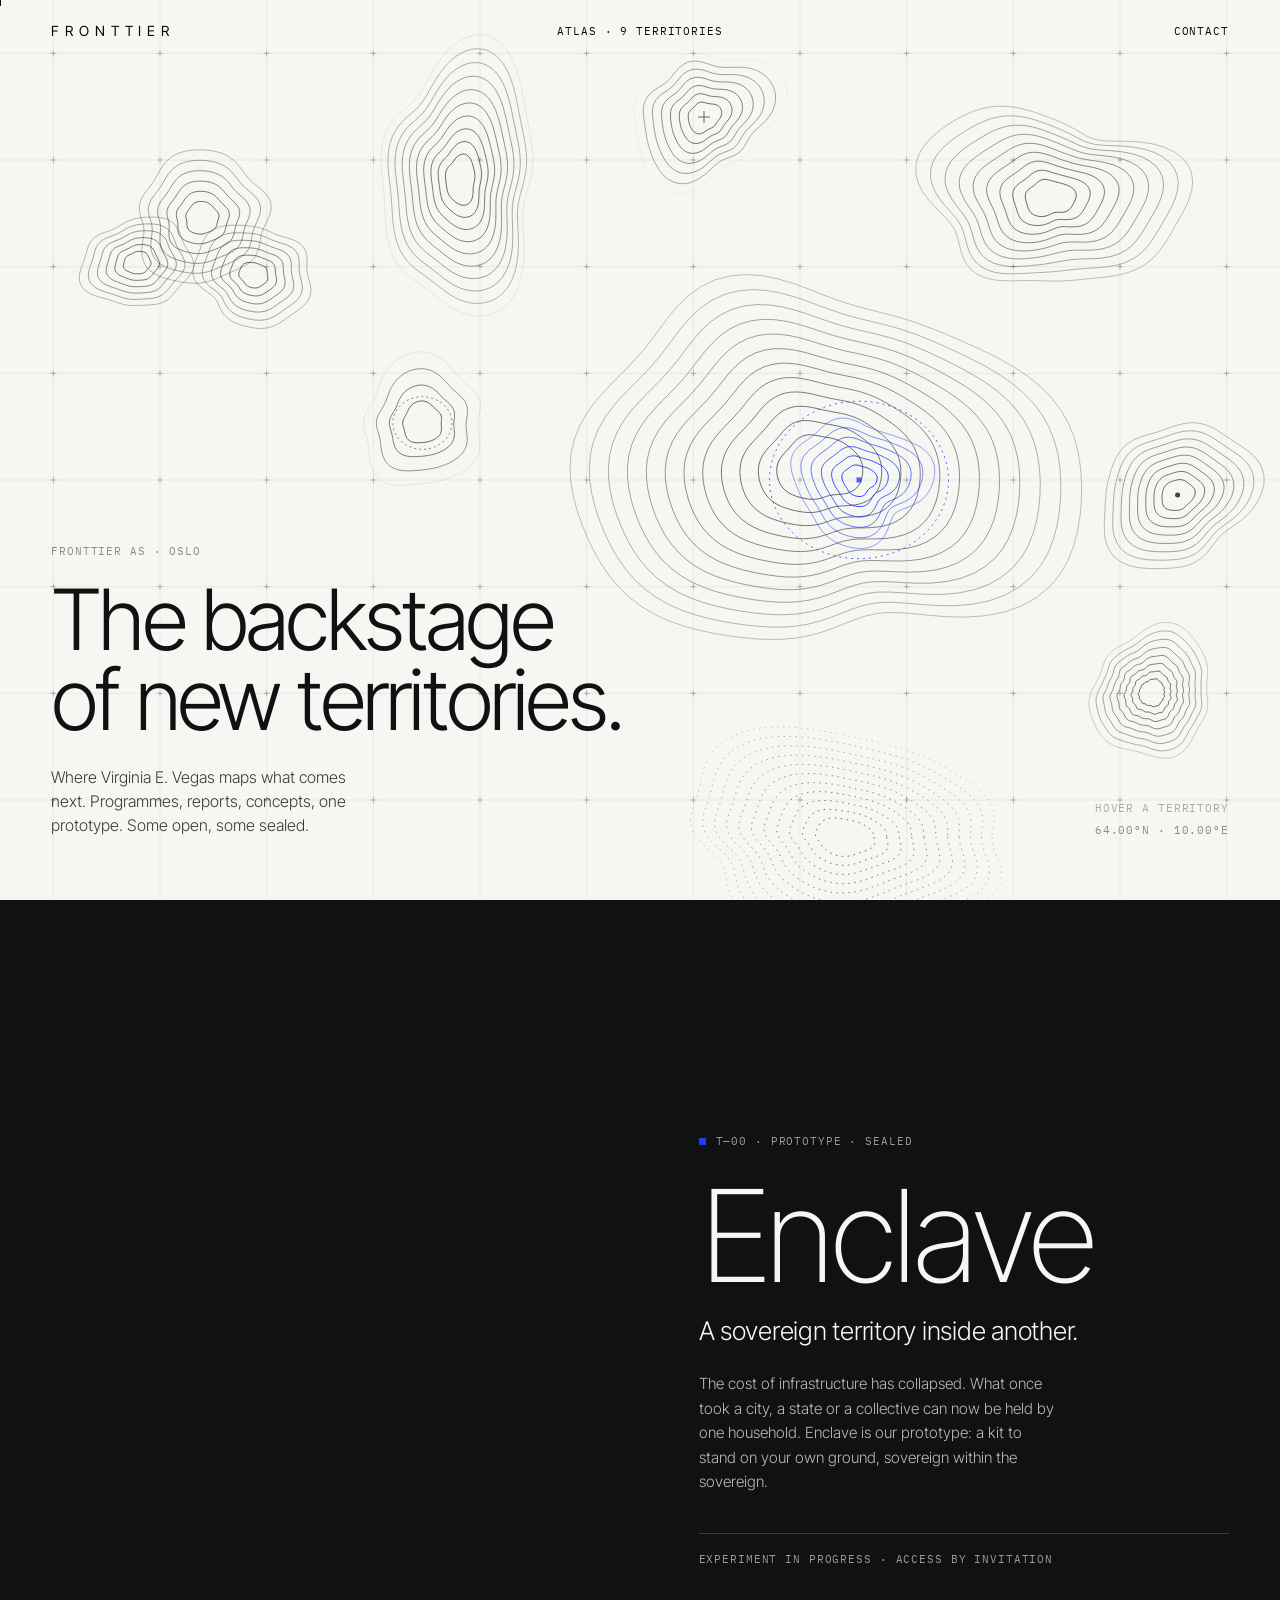
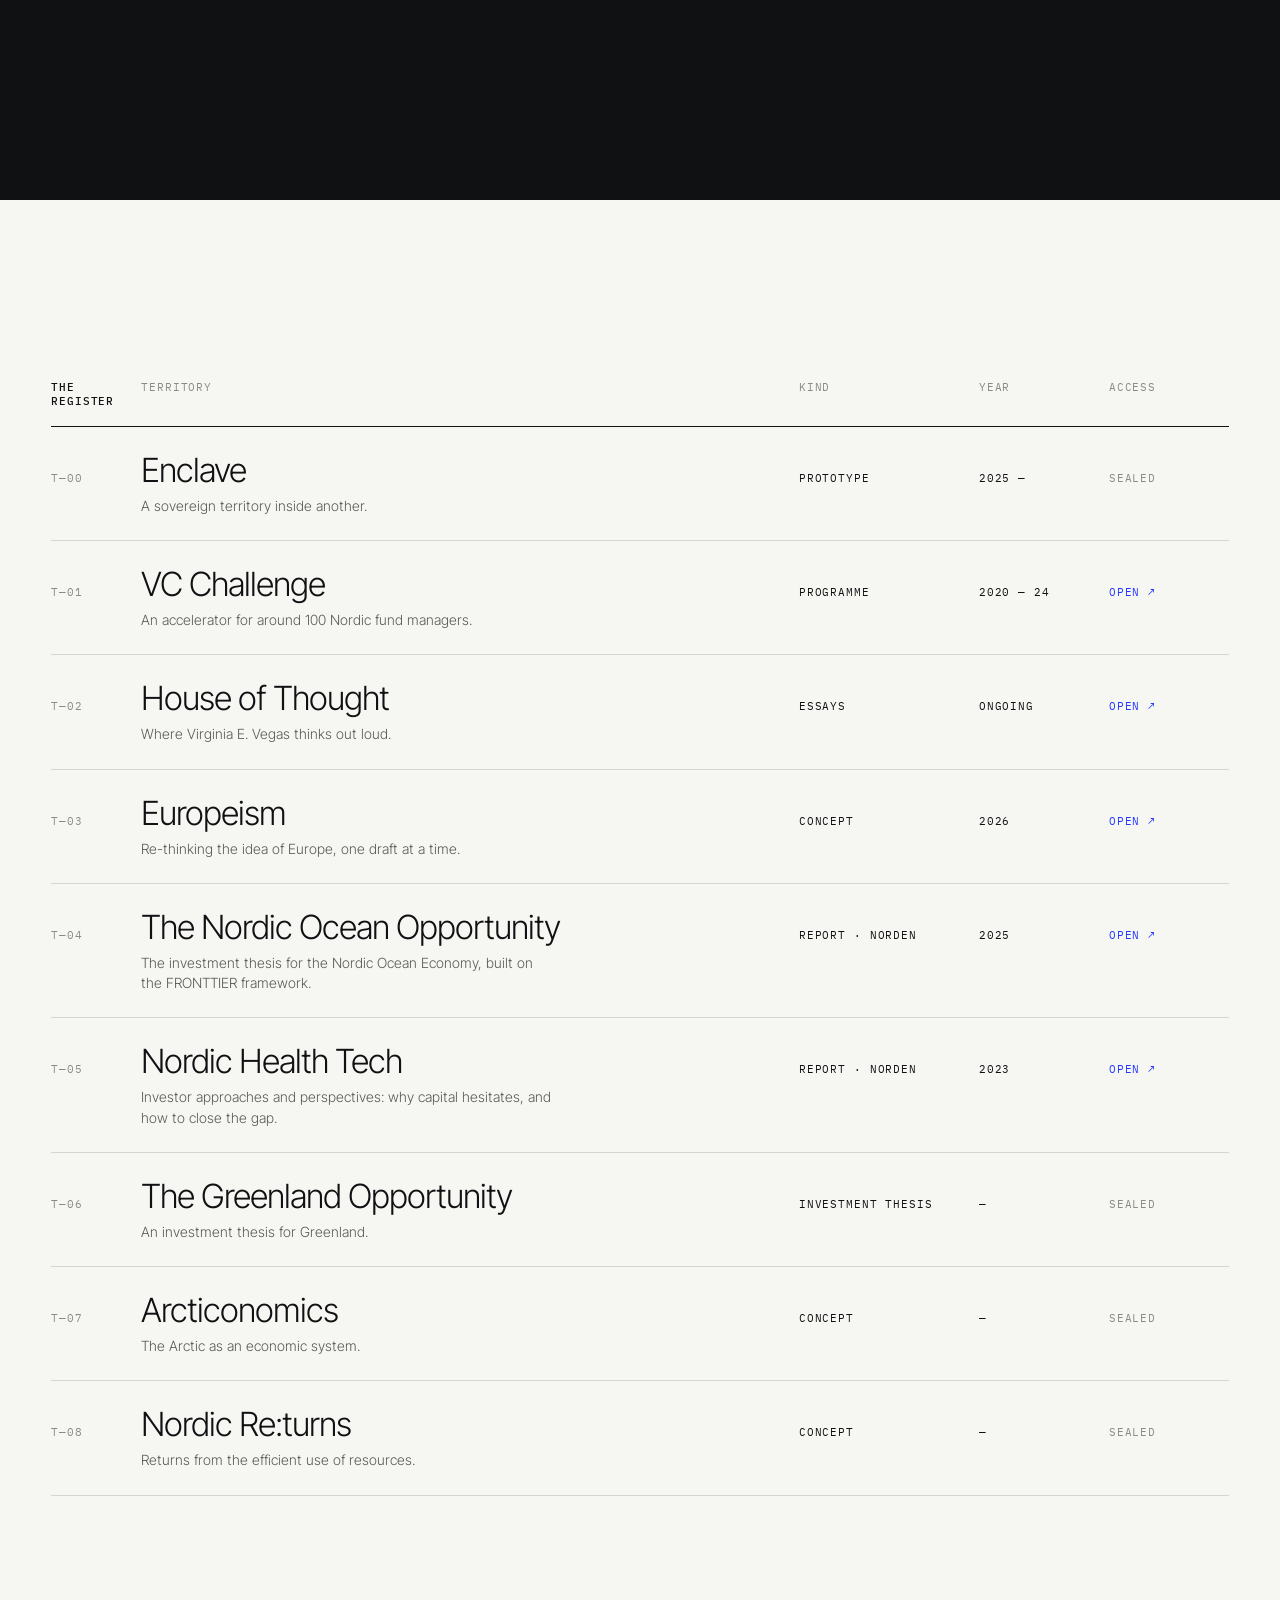
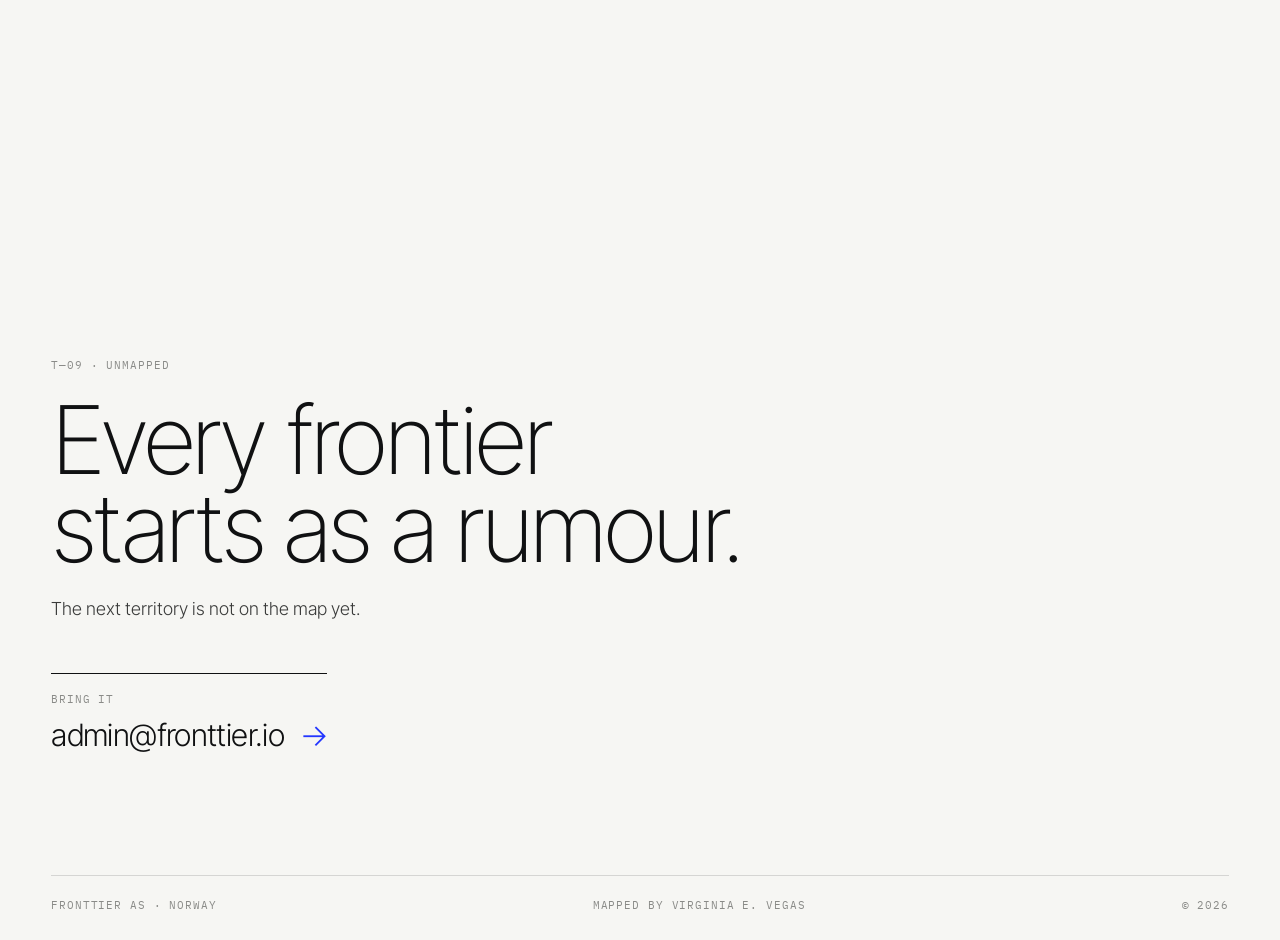
==== commit e377c5dc: "Atlas ending: tighter survey label, two-line title Co-Authored-By: Claude Opus 5.5 <noreply@anthropi" ====
--- a/index.html
+++ b/index.html
@@ -15,7 +15,7 @@
   <link rel="preconnect" href="https://fonts.googleapis.com">
   <link rel="preconnect" href="https://fonts.gstatic.com" crossorigin>
   <link href="https://fonts.googleapis.com/css2?family=Inter+Tight:wght@200;300;400;500&family=IBM+Plex+Mono:wght@400;500&display=swap" rel="stylesheet">
-  <link rel="stylesheet" href="styles.css?v=3">
+  <link rel="stylesheet" href="styles.css?v=4">
 </head>
 <body>
   <header class="top">
@@ -78,6 +78,6 @@
     </footer>
   </section>
 
-  <script src="app.js?v=3" defer></script>
+  <script src="app.js?v=4" defer></script>
 </body>
 </html>
--- a/styles.css
+++ b/styles.css
@@ -66,7 +66,7 @@
 /* IV. the unmapped */
 .close { position: relative; min-height: 100svh; display: flex; flex-direction: column; justify-content: flex-end; overflow: hidden; }
 #closeMap { position: absolute; inset: 0; width: 100%; height: 100%; }
-.close__text { position: relative; padding: 0 var(--pad) clamp(70px, 12svh, 140px); max-width: 760px; }
+.close__text { position: relative; padding: 0 var(--pad) clamp(70px, 12svh, 140px); max-width: 1040px; }
 .close__k { margin: 0 0 24px; color: var(--mute); }
 .close__t { margin: 0; font-weight: 200; font-size: clamp(48px, 7.4vw, 128px); line-height: .93; letter-spacing: -.05em; }
 .close__s { margin: 26px 0 0; font-size: clamp(16px, 1.4vw, 20px); font-weight: 300; color: #3a3b3a; }
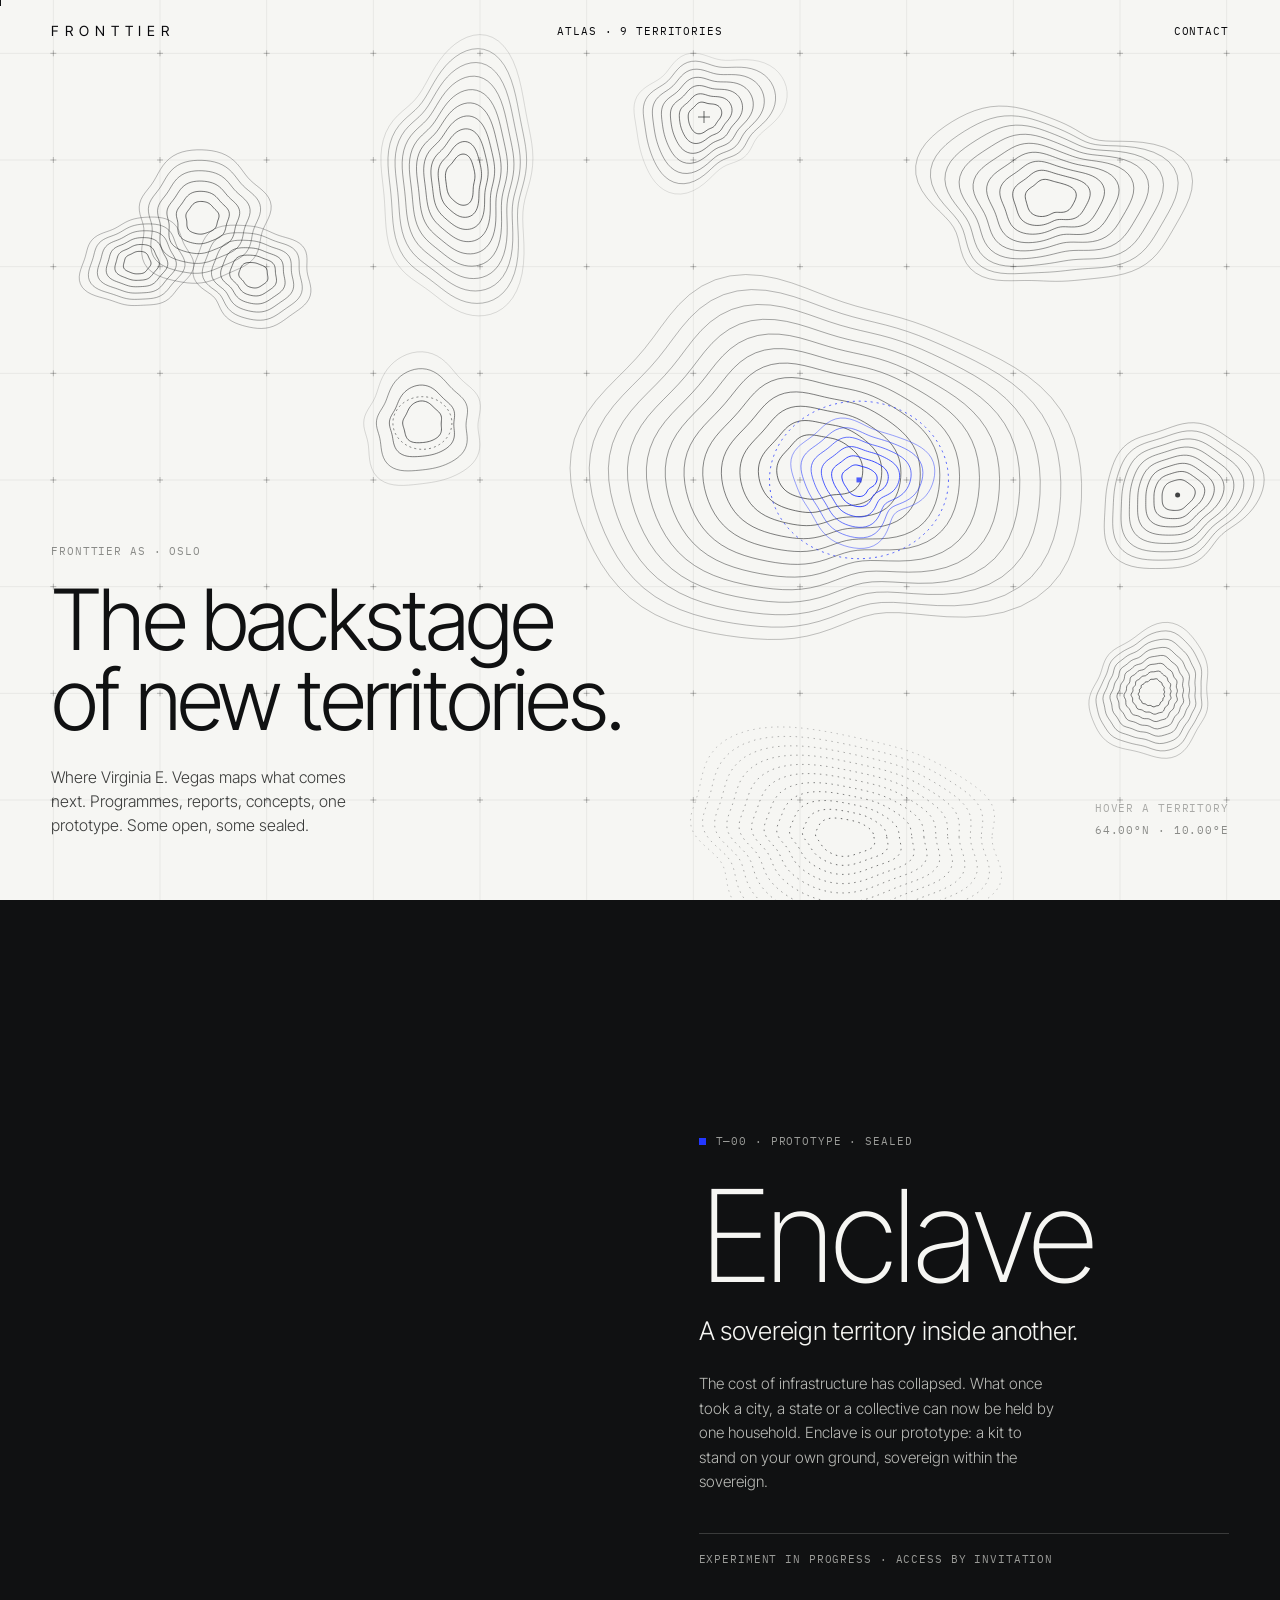
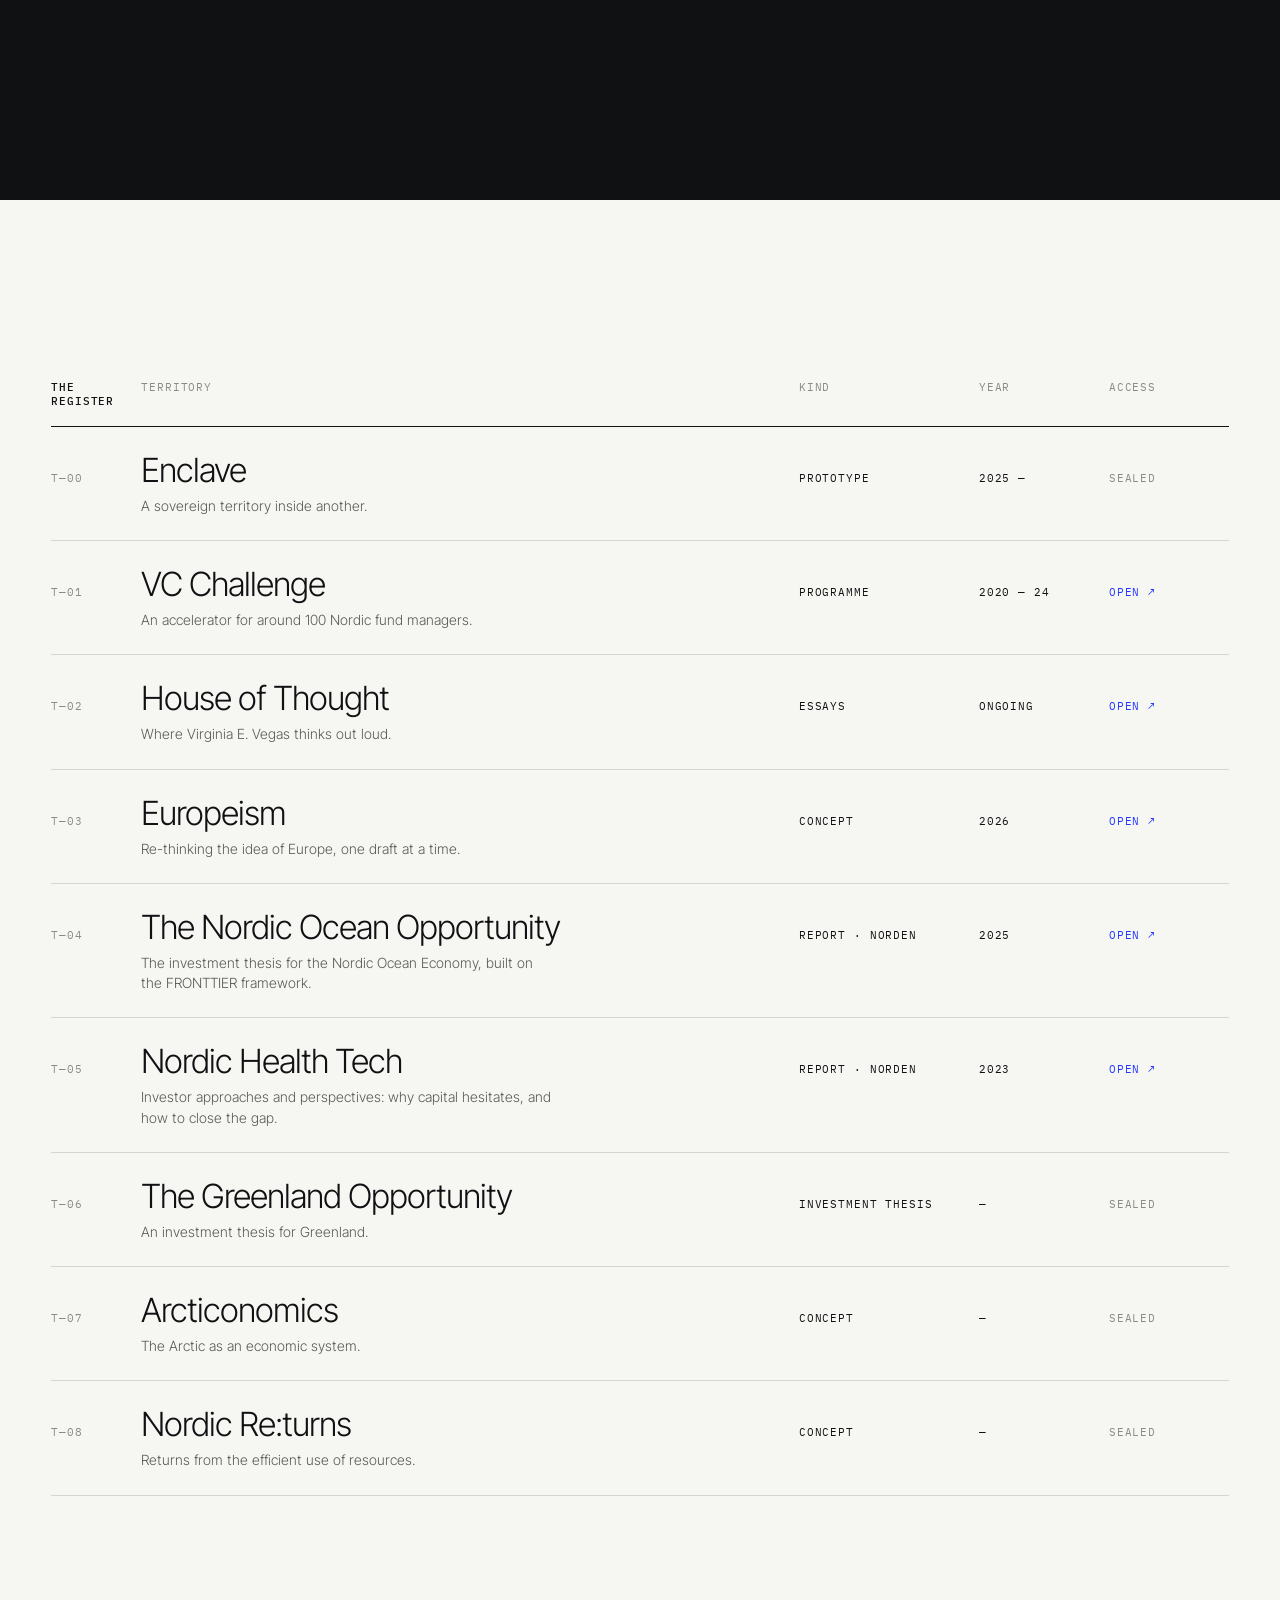
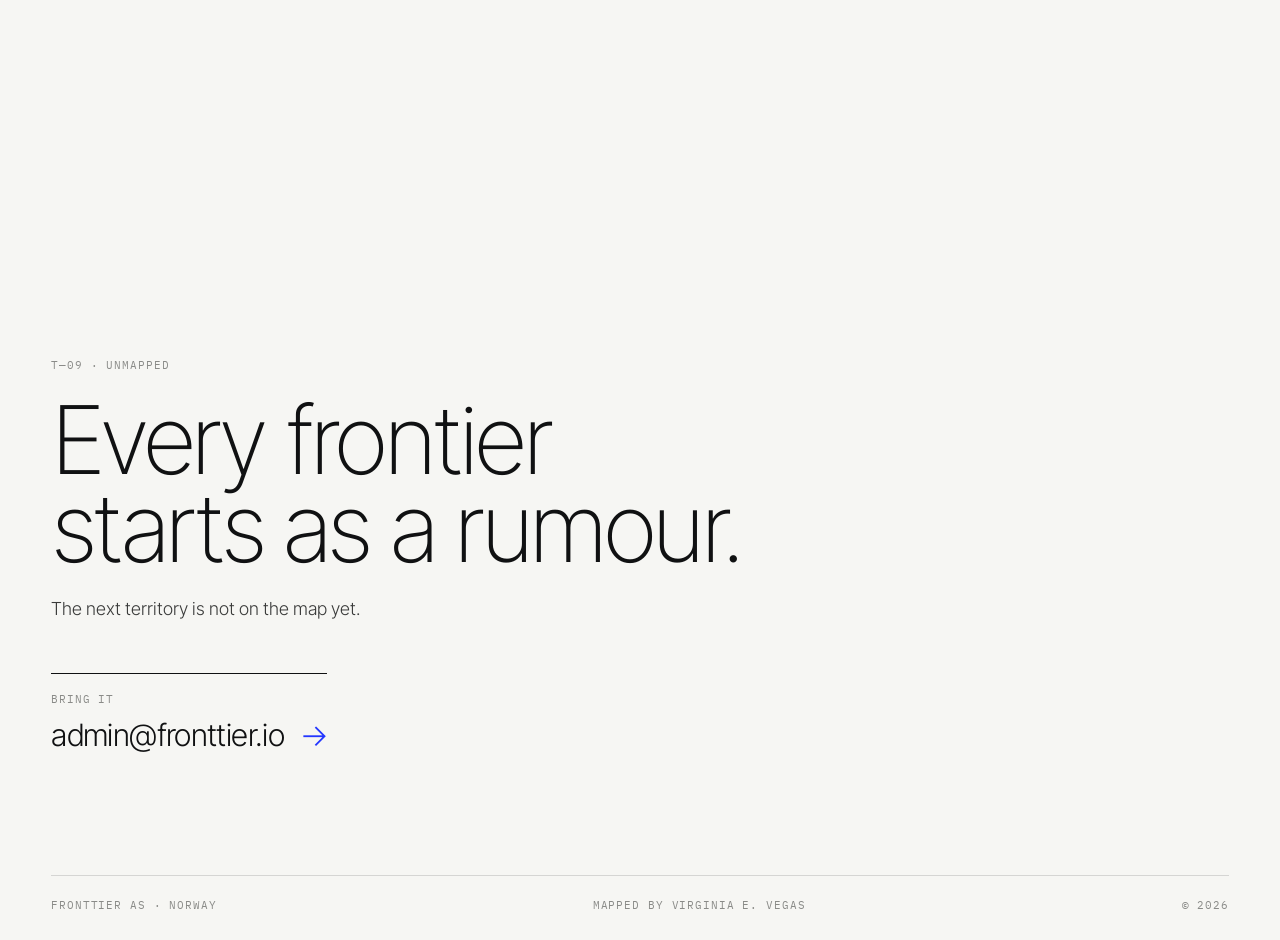
==== commit 34af35fd: "SEO: metadata, Open Graph card, structured data, sitemap and robots; FRONTTIER AS footer link Co-Aut" ====
--- a/index.html
+++ b/index.html
@@ -4,12 +4,20 @@
   <meta charset="utf-8">
   <meta name="viewport" content="width=device-width, initial-scale=1">
   <title>FRONTTIER — An atlas of new territories</title>
-  <meta name="description" content="FRONTTIER AS is the backstage of new territories: programmes, reports, concepts and prototypes by Virginia E. Vegas.">
+  <meta name="description" content="FRONTTIER AS (Oslo) is the backstage of new territories: VC Challenge, Europeism, House of Thought, Nordic Innovation reports on the ocean economy and health tech, and Enclave. By Virginia E. Vegas.">
   <link rel="canonical" href="https://fronttier.io/">
   <meta property="og:type" content="website">
   <meta property="og:url" content="https://fronttier.io/">
   <meta property="og:title" content="FRONTTIER — The backstage of new territories">
   <meta property="og:description" content="An atlas of programmes, reports, concepts and one prototype by Virginia E. Vegas.">
+  <meta property="og:site_name" content="FRONTTIER">
+  <meta property="og:image" content="https://fronttier.io/og.png">
+  <meta property="og:image:width" content="1200"><meta property="og:image:height" content="630">
+  <meta property="og:image:alt" content="FRONTTIER — The backstage of new territories">
+  <meta name="twitter:card" content="summary_large_image">
+  <meta name="twitter:image" content="https://fronttier.io/og.png">
+  <meta name="author" content="Virginia E. Vegas">
+  <script type="application/ld+json">{"@context": "https://schema.org", "@graph": [{"@type": "Organization", "@id": "https://fronttier.io/#org", "name": "FRONTTIER AS", "legalName": "FRONTTIER AS", "url": "https://fronttier.io/", "email": "admin@fronttier.io", "logo": "https://fronttier.io/favicon.svg", "address": {"@type": "PostalAddress", "addressLocality": "Oslo", "addressCountry": "NO"}, "founder": {"@id": "https://vevegas.com/#virginia"}}, {"@type": "Person", "@id": "https://vevegas.com/#virginia", "name": "Virginia E. Vegas", "alternateName": "VE VEGAS", "url": "https://vevegas.com/", "worksFor": {"@id": "https://fronttier.io/#org"}}, {"@type": "WebSite", "@id": "https://fronttier.io/#site", "url": "https://fronttier.io/", "name": "FRONTTIER", "publisher": {"@id": "https://fronttier.io/#org"}, "inLanguage": "en"}, {"@type": "ItemList", "name": "Territories by FRONTTIER AS", "itemListElement": [{"@type": "ListItem", "position": 1, "item": {"@type": "CreativeWork", "name": "VC Challenge", "url": "https://vcchallenge.com/", "creator": {"@id": "https://fronttier.io/#org"}}}, {"@type": "ListItem", "position": 2, "item": {"@type": "CreativeWork", "name": "House of Thought", "url": "https://vevegas.com/", "creator": {"@id": "https://fronttier.io/#org"}}}, {"@type": "ListItem", "position": 3, "item": {"@type": "CreativeWork", "name": "Europeism", "url": "https://europeism.com/", "creator": {"@id": "https://fronttier.io/#org"}}}, {"@type": "ListItem", "position": 4, "item": {"@type": "CreativeWork", "name": "The Nordic Ocean Opportunity", "url": "https://www.norden.org/en/publication/nordic-ocean-opportunity", "creator": {"@id": "https://fronttier.io/#org"}}}, {"@type": "ListItem", "position": 5, "item": {"@type": "CreativeWork", "name": "Investor approaches and perspectives in Nordic Health Tech", "url": "https://www.norden.org/en/publication/investor-approaches-and-perspectives-nordic-health-tech", "creator": {"@id": "https://fronttier.io/#org"}}}]}]}</script>
   <meta name="theme-color" content="#f6f6f3">
   <link rel="icon" href="favicon.svg" type="image/svg+xml">
   <link rel="preconnect" href="https://fonts.googleapis.com">
@@ -59,7 +67,17 @@
       <h2 class="mono" id="regT">The register</h2>
       <span class="mono">Territory</span><span class="mono">Kind</span><span class="mono">Year</span><span class="mono">Access</span>
     </div>
-    <ol class="reg__list" id="reg"></ol>
+    <ol class="reg__list" id="reg">
+      <li class="row" id="row-enclave"><a href="#enclave"><span class="mono row__n">T—00</span><span class="row__name">Enclave<span class="row__line">A sovereign territory inside another.</span></span><span class="mono row__kind">Prototype</span><span class="mono row__year">2025 —</span><span class="mono row__acc">Sealed</span><canvas></canvas></a></li>
+      <li class="row is-open" id="row-vcc"><a href="https://vcchallenge.com" target="_blank" rel="noopener"><span class="mono row__n">T—01</span><span class="row__name">VC Challenge<span class="row__line">An accelerator for around 100 Nordic fund managers.</span></span><span class="mono row__kind">Programme</span><span class="mono row__year">2020 — 24</span><span class="mono row__acc">Open ↗</span><canvas></canvas></a></li>
+      <li class="row is-open" id="row-hot"><a href="https://vevegas.com" target="_blank" rel="noopener"><span class="mono row__n">T—02</span><span class="row__name">House of Thought<span class="row__line">Where Virginia E. Vegas thinks out loud.</span></span><span class="mono row__kind">Essays</span><span class="mono row__year">Ongoing</span><span class="mono row__acc">Open ↗</span><canvas></canvas></a></li>
+      <li class="row is-open" id="row-eur"><a href="https://europeism.com" target="_blank" rel="noopener"><span class="mono row__n">T—03</span><span class="row__name">Europeism<span class="row__line">Re-thinking the idea of Europe, one draft at a time.</span></span><span class="mono row__kind">Concept</span><span class="mono row__year">2026</span><span class="mono row__acc">Open ↗</span><canvas></canvas></a></li>
+      <li class="row is-open" id="row-ocean"><a href="https://www.norden.org/en/publication/nordic-ocean-opportunity" target="_blank" rel="noopener"><span class="mono row__n">T—04</span><span class="row__name">The Nordic Ocean Opportunity<span class="row__line">The investment thesis for the Nordic Ocean Economy, built on the FRONTTIER framework.</span></span><span class="mono row__kind">Report · Norden</span><span class="mono row__year">2025</span><span class="mono row__acc">Open ↗</span><canvas></canvas></a></li>
+      <li class="row is-open" id="row-health"><a href="https://www.norden.org/en/publication/investor-approaches-and-perspectives-nordic-health-tech" target="_blank" rel="noopener"><span class="mono row__n">T—05</span><span class="row__name">Nordic Health Tech<span class="row__line">Investor approaches and perspectives: why capital hesitates, and how to close the gap.</span></span><span class="mono row__kind">Report · Norden</span><span class="mono row__year">2023</span><span class="mono row__acc">Open ↗</span><canvas></canvas></a></li>
+      <li class="row" id="row-green"><a href="#enclave"><span class="mono row__n">T—06</span><span class="row__name">The Greenland Opportunity<span class="row__line">An investment thesis for Greenland.</span></span><span class="mono row__kind">Investment thesis</span><span class="mono row__year">—</span><span class="mono row__acc">Sealed</span><canvas></canvas></a></li>
+      <li class="row" id="row-arctic"><a href="#enclave"><span class="mono row__n">T—07</span><span class="row__name">Arcticonomics<span class="row__line">The Arctic as an economic system.</span></span><span class="mono row__kind">Concept</span><span class="mono row__year">—</span><span class="mono row__acc">Sealed</span><canvas></canvas></a></li>
+      <li class="row" id="row-returns"><a href="#enclave"><span class="mono row__n">T—08</span><span class="row__name">Nordic Re:turns<span class="row__line">Returns from the efficient use of resources.</span></span><span class="mono row__kind">Concept</span><span class="mono row__year">—</span><span class="mono row__acc">Sealed</span><canvas></canvas></a></li>
+    </ol>
   </section>
 
   <!-- IV. the unmapped -->
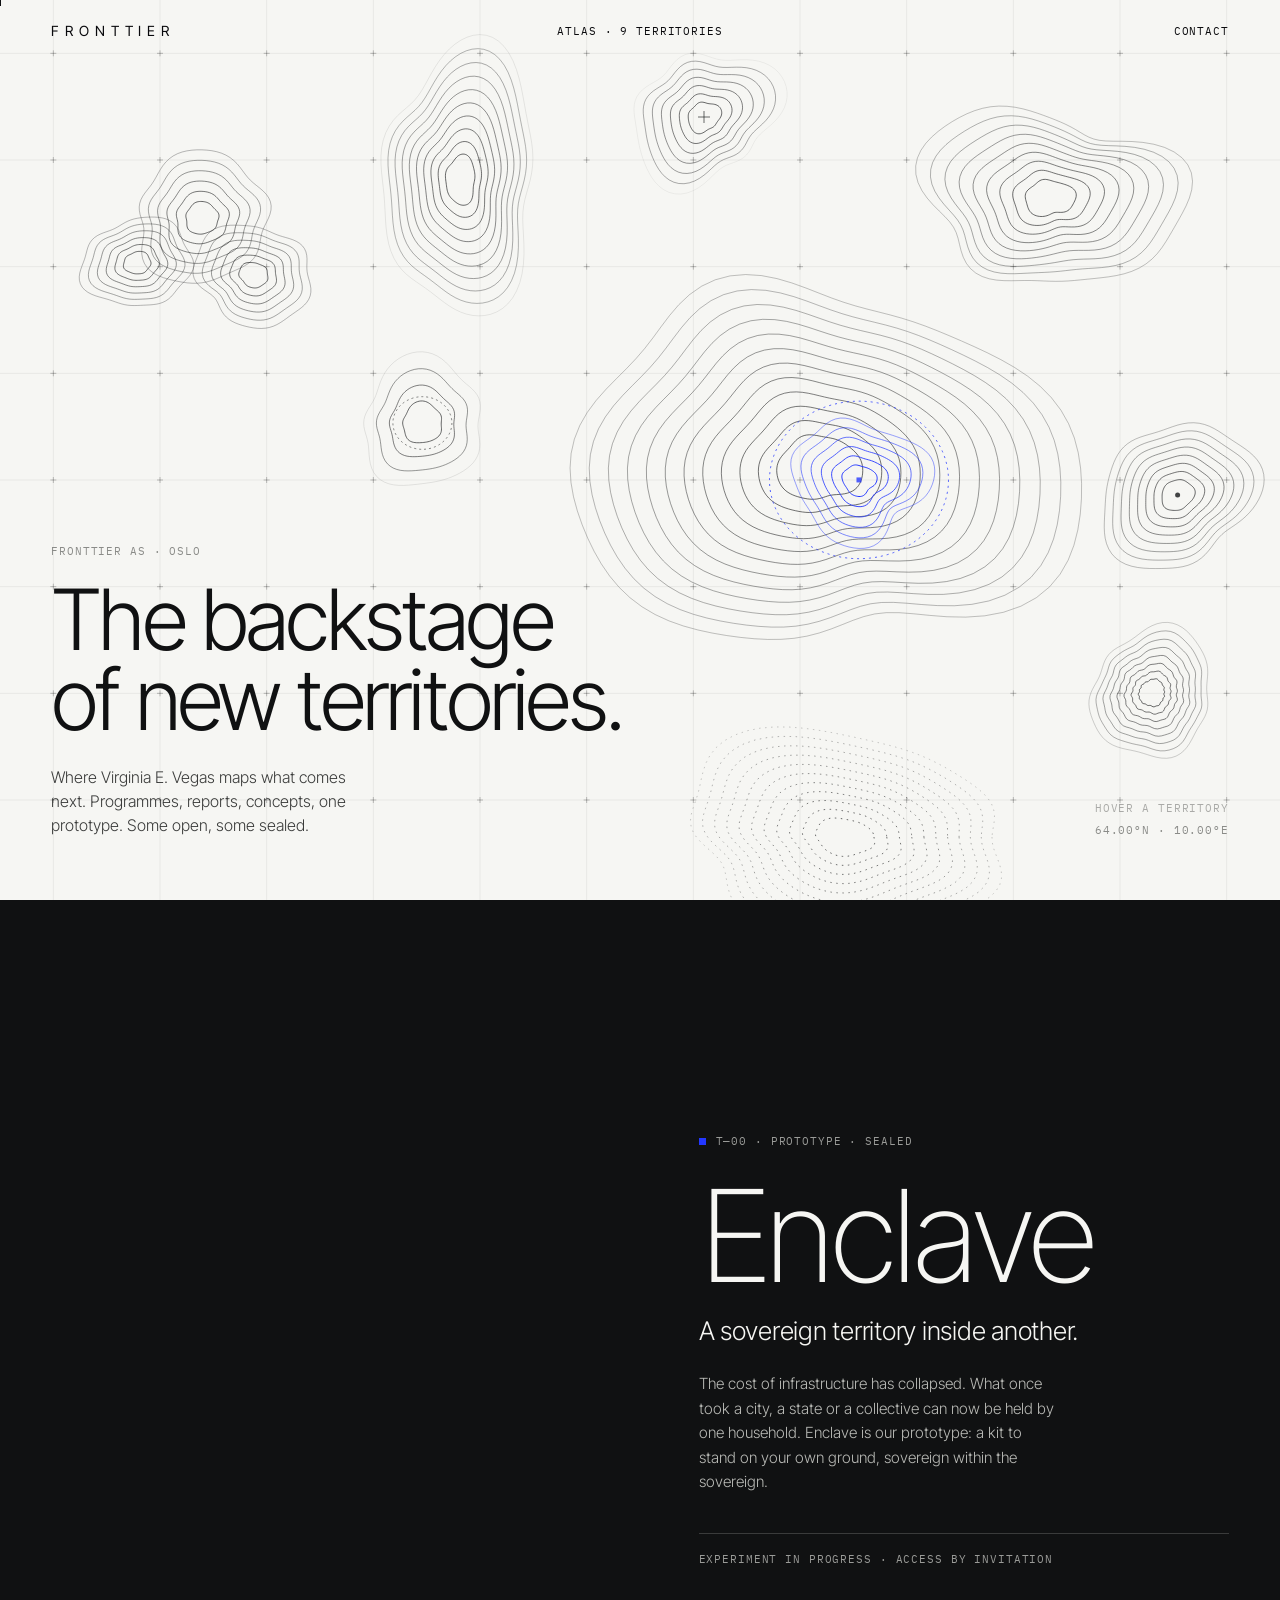
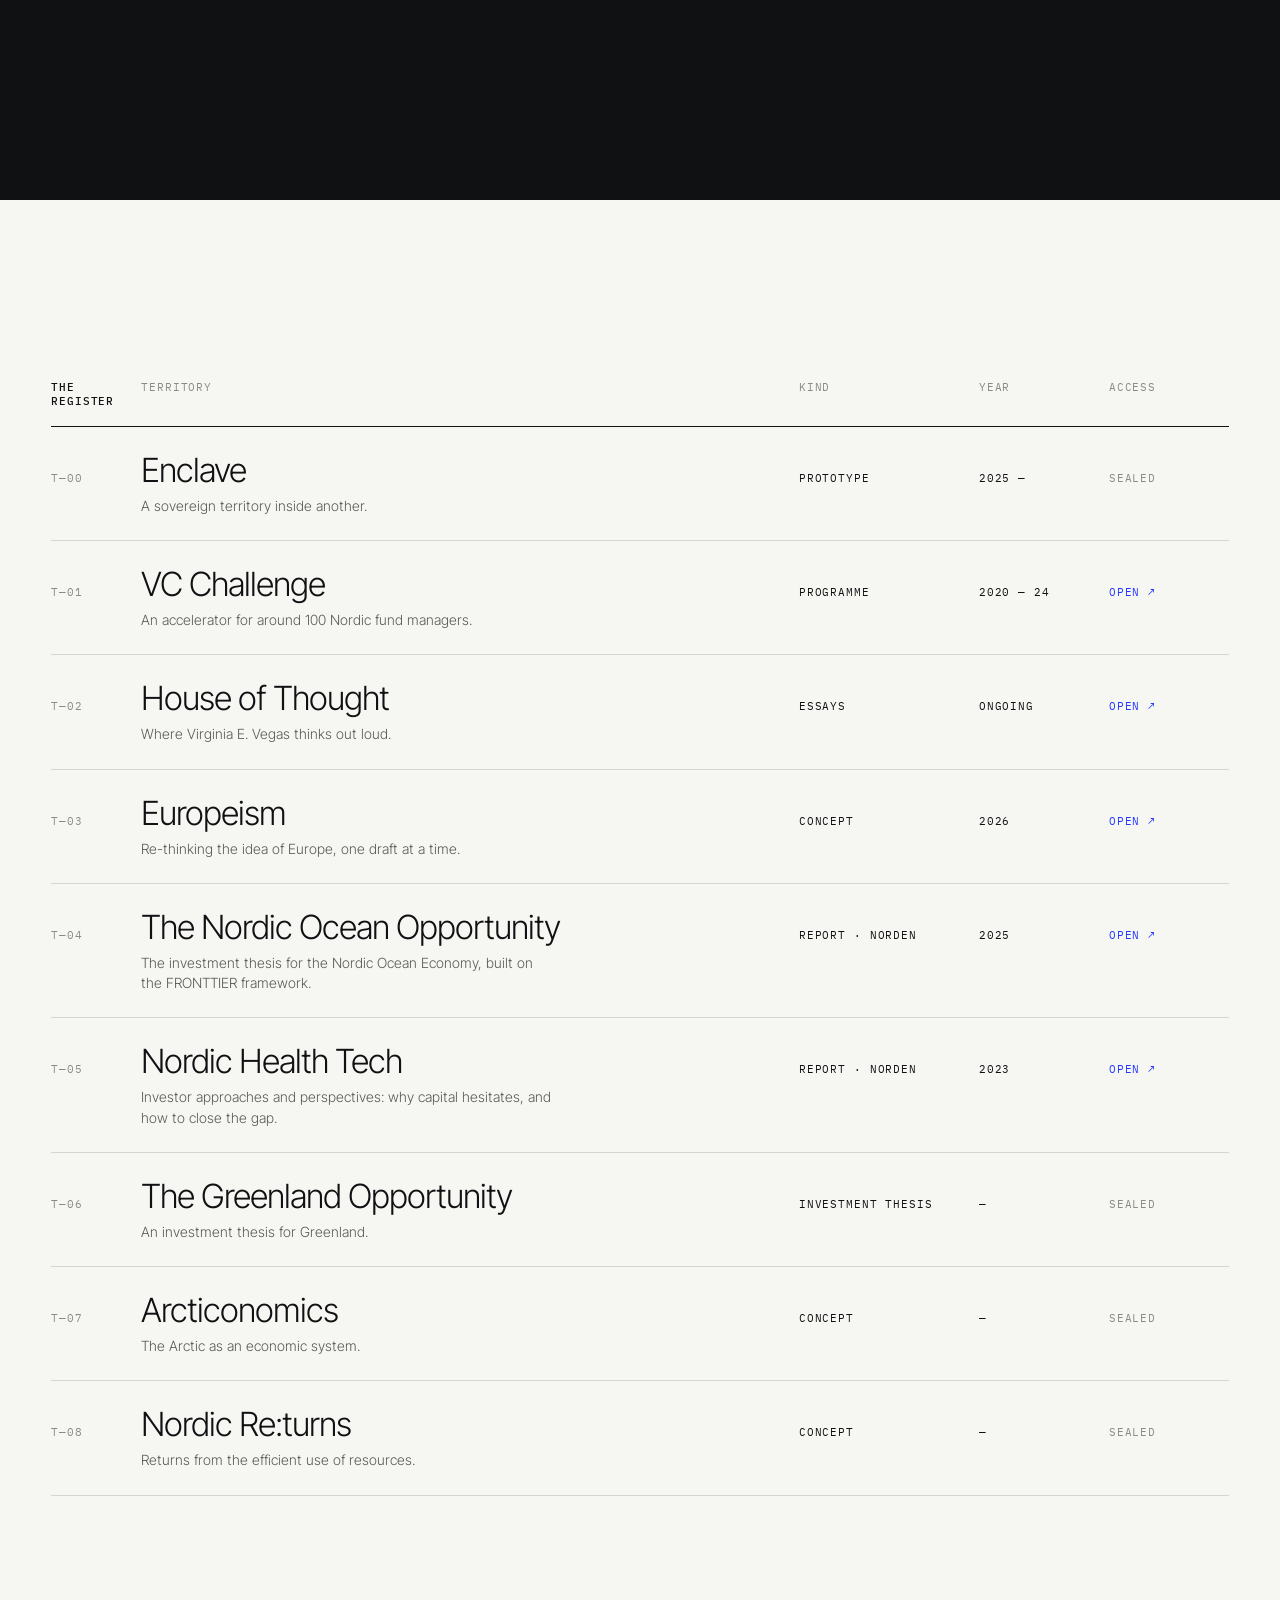
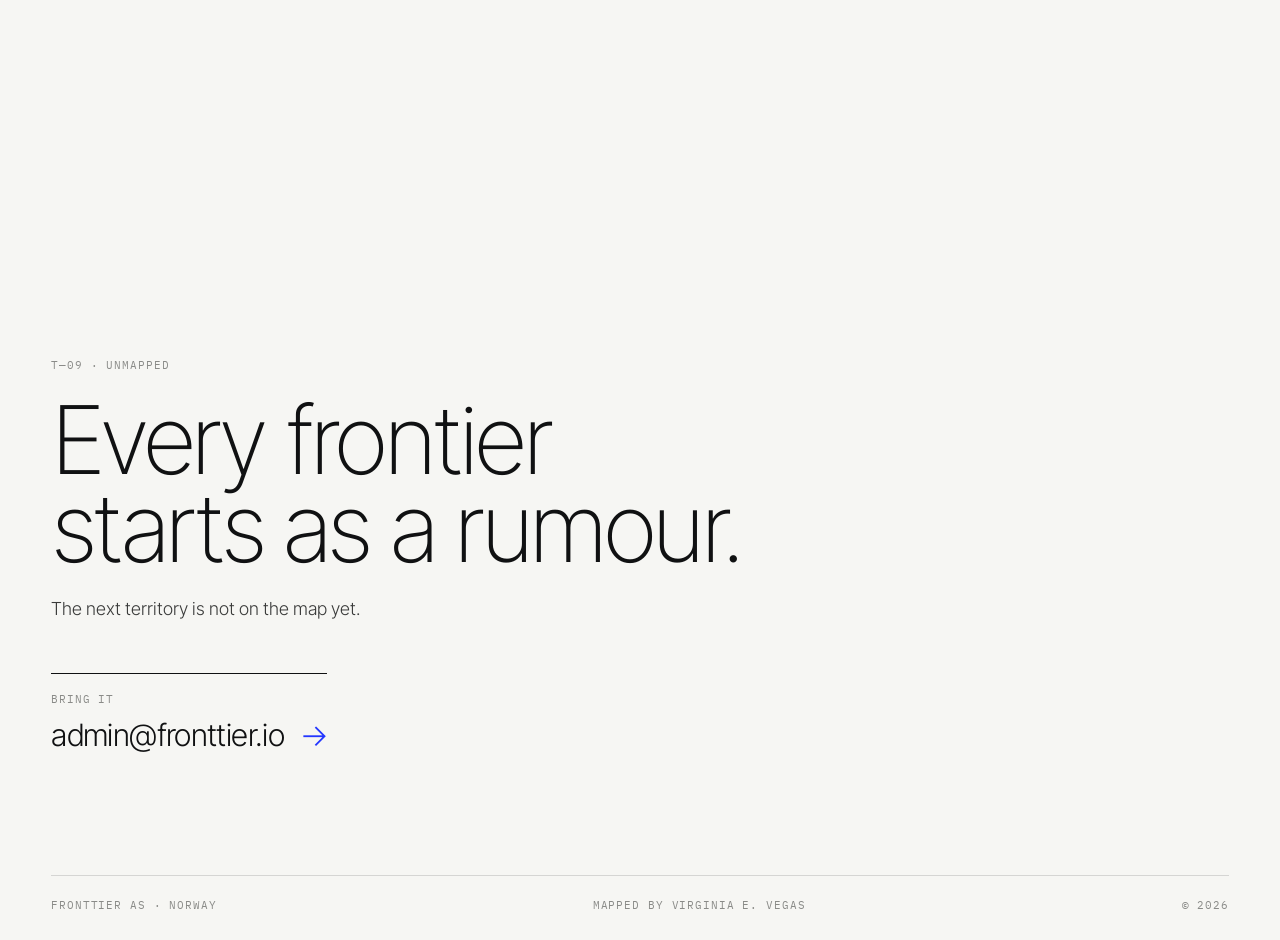
==== commit e9d38804: "Bing Webmaster Tools verification Co-Authored-By: Claude Opus 5.5 <noreply@anthropic.com> Claude-Ses" ====
--- a/index.html
+++ b/index.html
@@ -18,6 +18,7 @@
   <meta name="twitter:image" content="https://fronttier.io/og.png">
   <meta name="author" content="Virginia E. Vegas">
   <script type="application/ld+json">{"@context": "https://schema.org", "@graph": [{"@type": "Organization", "@id": "https://fronttier.io/#org", "name": "FRONTTIER AS", "legalName": "FRONTTIER AS", "url": "https://fronttier.io/", "email": "admin@fronttier.io", "logo": "https://fronttier.io/favicon.svg", "address": {"@type": "PostalAddress", "addressLocality": "Oslo", "addressCountry": "NO"}, "founder": {"@id": "https://vevegas.com/#virginia"}}, {"@type": "Person", "@id": "https://vevegas.com/#virginia", "name": "Virginia E. Vegas", "alternateName": "VE VEGAS", "url": "https://vevegas.com/", "worksFor": {"@id": "https://fronttier.io/#org"}}, {"@type": "WebSite", "@id": "https://fronttier.io/#site", "url": "https://fronttier.io/", "name": "FRONTTIER", "publisher": {"@id": "https://fronttier.io/#org"}, "inLanguage": "en"}, {"@type": "ItemList", "name": "Territories by FRONTTIER AS", "itemListElement": [{"@type": "ListItem", "position": 1, "item": {"@type": "CreativeWork", "name": "VC Challenge", "url": "https://vcchallenge.com/", "creator": {"@id": "https://fronttier.io/#org"}}}, {"@type": "ListItem", "position": 2, "item": {"@type": "CreativeWork", "name": "House of Thought", "url": "https://vevegas.com/", "creator": {"@id": "https://fronttier.io/#org"}}}, {"@type": "ListItem", "position": 3, "item": {"@type": "CreativeWork", "name": "Europeism", "url": "https://europeism.com/", "creator": {"@id": "https://fronttier.io/#org"}}}, {"@type": "ListItem", "position": 4, "item": {"@type": "CreativeWork", "name": "The Nordic Ocean Opportunity", "url": "https://www.norden.org/en/publication/nordic-ocean-opportunity", "creator": {"@id": "https://fronttier.io/#org"}}}, {"@type": "ListItem", "position": 5, "item": {"@type": "CreativeWork", "name": "Investor approaches and perspectives in Nordic Health Tech", "url": "https://www.norden.org/en/publication/investor-approaches-and-perspectives-nordic-health-tech", "creator": {"@id": "https://fronttier.io/#org"}}}]}]}</script>
+  <meta name="msvalidate.01" content="26BB170651A4994F79CFC43C66DDC237">
   <meta name="theme-color" content="#f6f6f3">
   <link rel="icon" href="favicon.svg" type="image/svg+xml">
   <link rel="preconnect" href="https://fonts.googleapis.com">
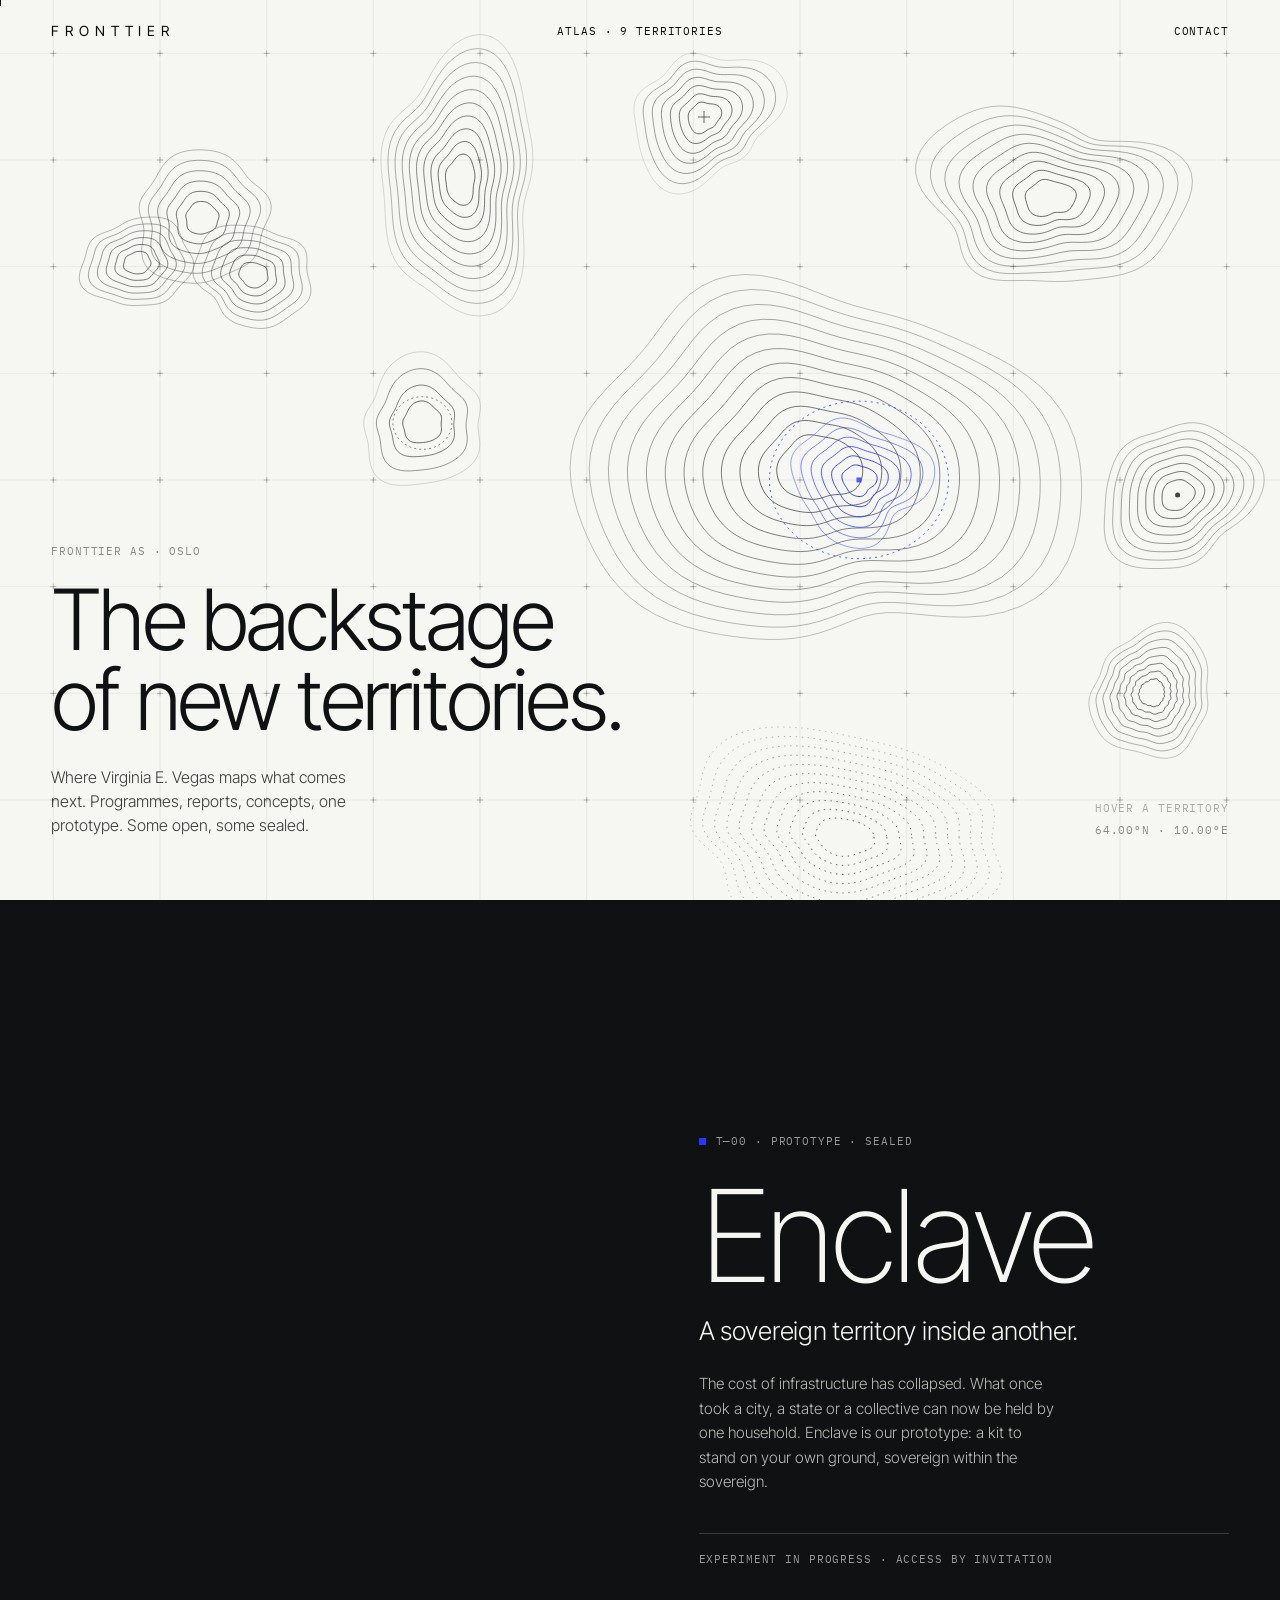
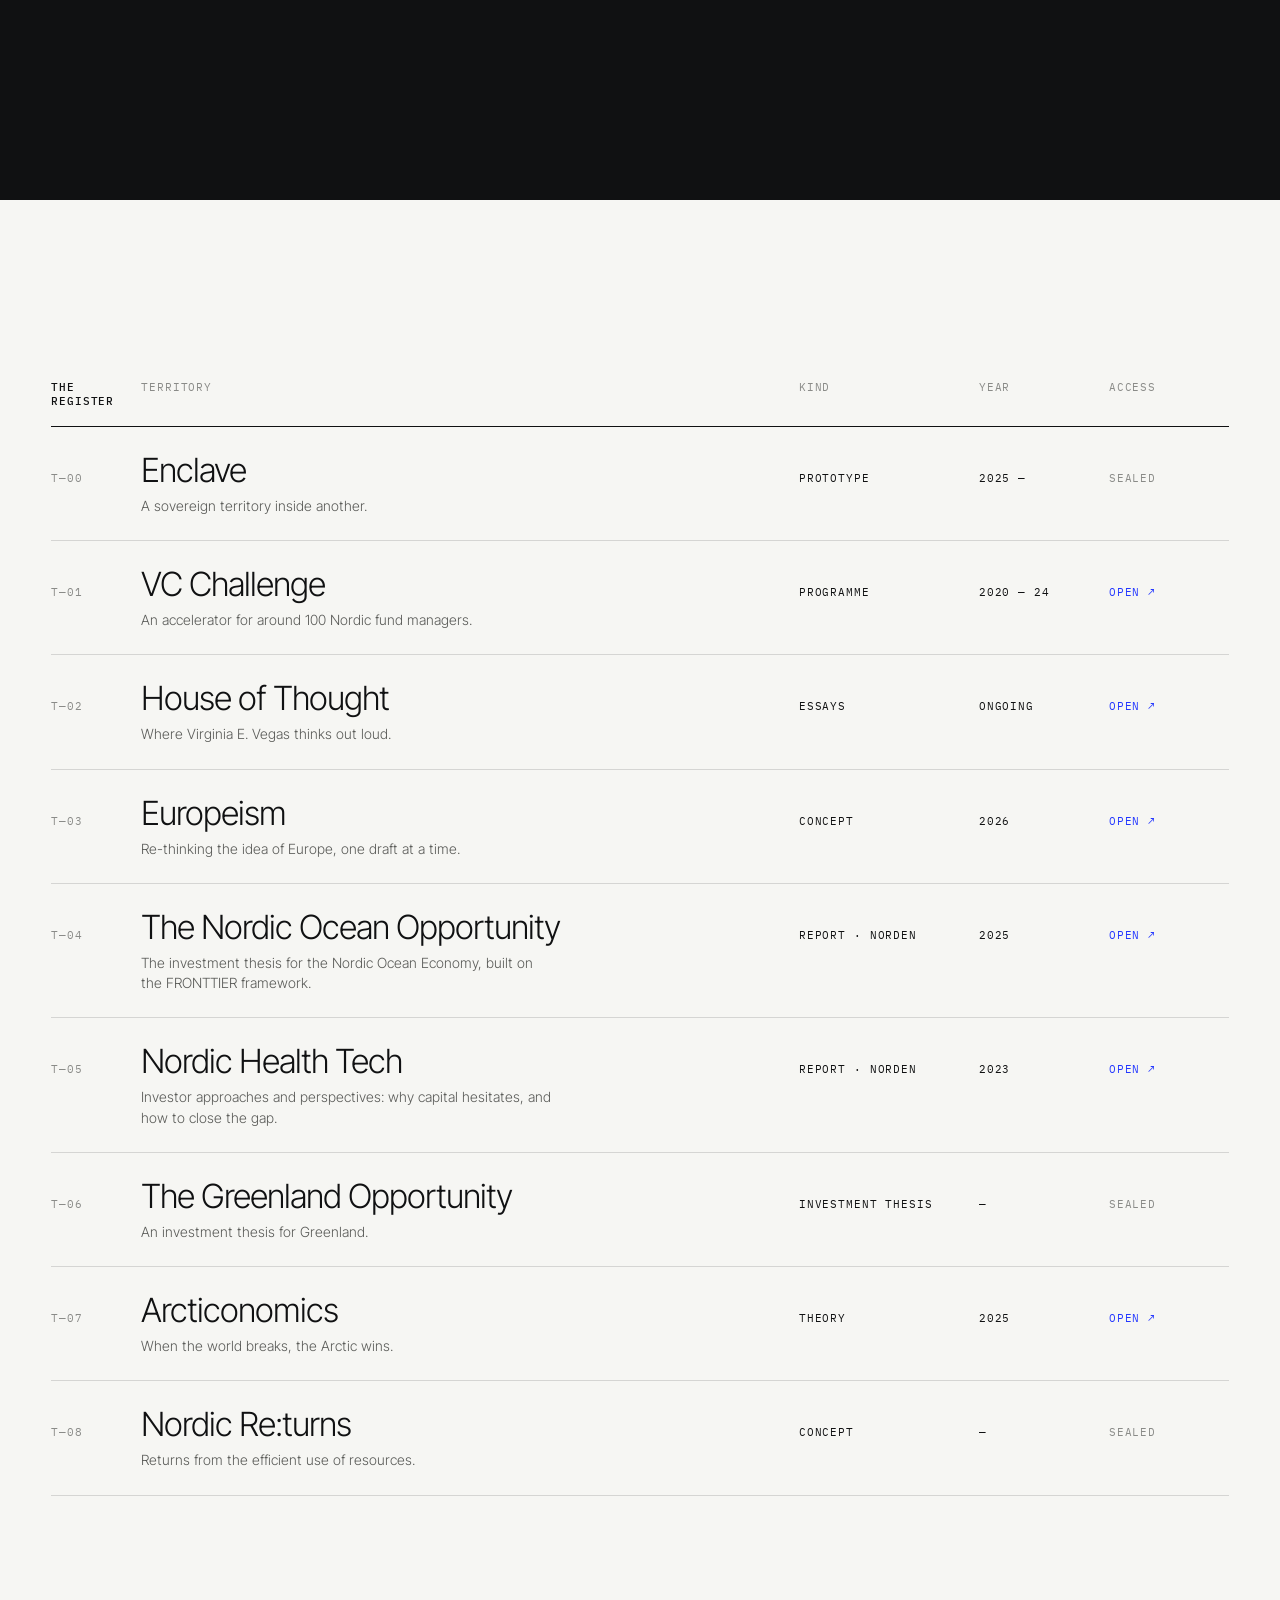
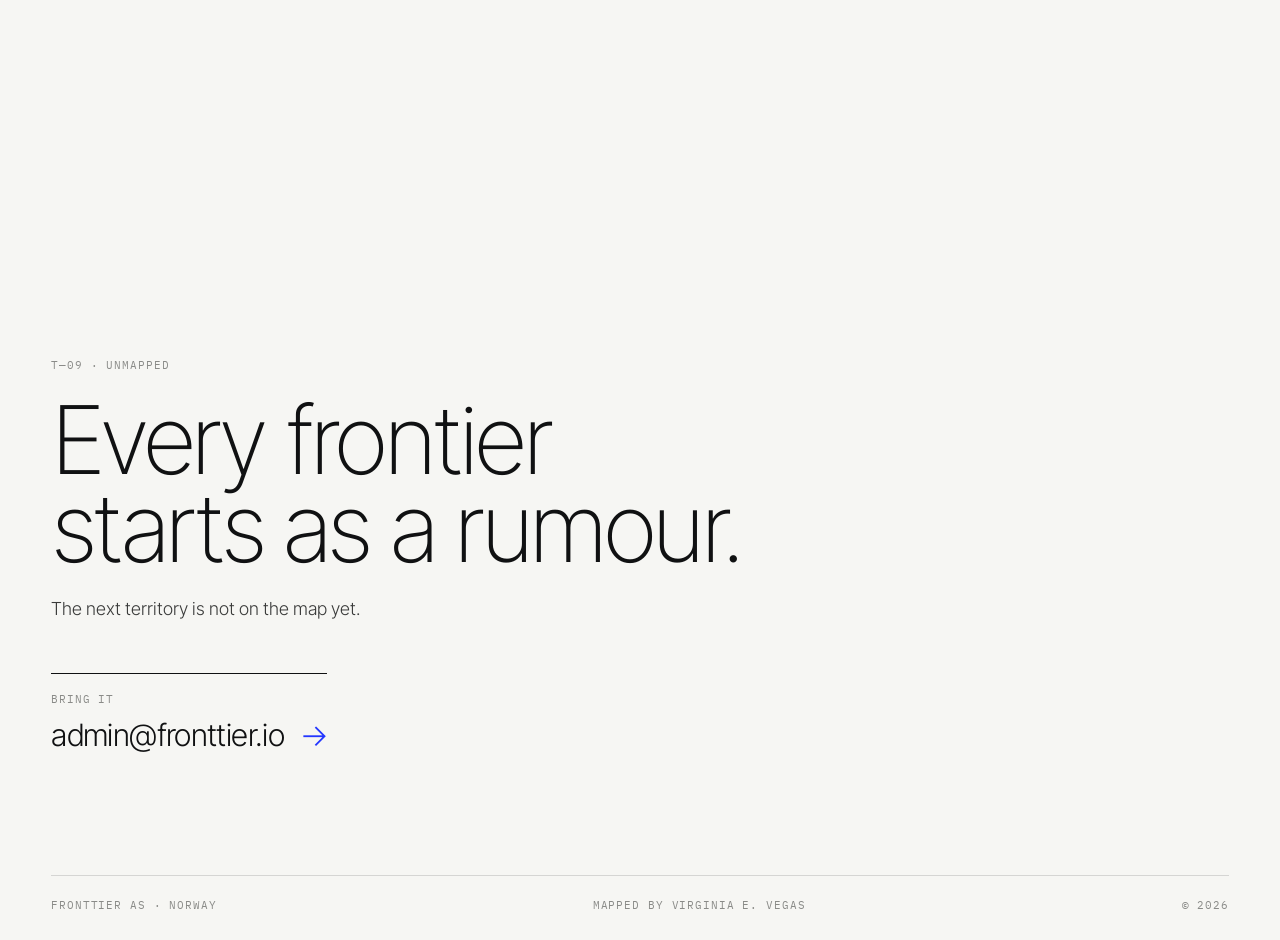
==== commit f4eaa950: "Atlas: Arcticonomics (T-07) is open at arctic-onomics.com Co-Authored-By: Claude Opus 5.5 <noreply@a" ====
--- a/index.html
+++ b/index.html
@@ -4,7 +4,7 @@
   <meta charset="utf-8">
   <meta name="viewport" content="width=device-width, initial-scale=1">
   <title>FRONTTIER — An atlas of new territories</title>
-  <meta name="description" content="FRONTTIER AS (Oslo) is the backstage of new territories: VC Challenge, Europeism, House of Thought, Nordic Innovation reports on the ocean economy and health tech, and Enclave. By Virginia E. Vegas.">
+  <meta name="description" content="FRONTTIER AS (Oslo) is the backstage of new territories: VC Challenge, Europeism, House of Thought, Arcticonomics, Nordic Innovation reports on the ocean economy and health tech, and Enclave. By Virginia E. Vegas.">
   <link rel="canonical" href="https://fronttier.io/">
   <meta property="og:type" content="website">
   <meta property="og:url" content="https://fronttier.io/">
@@ -17,7 +17,7 @@
   <meta name="twitter:card" content="summary_large_image">
   <meta name="twitter:image" content="https://fronttier.io/og.png">
   <meta name="author" content="Virginia E. Vegas">
-  <script type="application/ld+json">{"@context": "https://schema.org", "@graph": [{"@type": "Organization", "@id": "https://fronttier.io/#org", "name": "FRONTTIER AS", "legalName": "FRONTTIER AS", "url": "https://fronttier.io/", "email": "admin@fronttier.io", "logo": "https://fronttier.io/favicon.svg", "address": {"@type": "PostalAddress", "addressLocality": "Oslo", "addressCountry": "NO"}, "founder": {"@id": "https://vevegas.com/#virginia"}}, {"@type": "Person", "@id": "https://vevegas.com/#virginia", "name": "Virginia E. Vegas", "alternateName": "VE VEGAS", "url": "https://vevegas.com/", "worksFor": {"@id": "https://fronttier.io/#org"}}, {"@type": "WebSite", "@id": "https://fronttier.io/#site", "url": "https://fronttier.io/", "name": "FRONTTIER", "publisher": {"@id": "https://fronttier.io/#org"}, "inLanguage": "en"}, {"@type": "ItemList", "name": "Territories by FRONTTIER AS", "itemListElement": [{"@type": "ListItem", "position": 1, "item": {"@type": "CreativeWork", "name": "VC Challenge", "url": "https://vcchallenge.com/", "creator": {"@id": "https://fronttier.io/#org"}}}, {"@type": "ListItem", "position": 2, "item": {"@type": "CreativeWork", "name": "House of Thought", "url": "https://vevegas.com/", "creator": {"@id": "https://fronttier.io/#org"}}}, {"@type": "ListItem", "position": 3, "item": {"@type": "CreativeWork", "name": "Europeism", "url": "https://europeism.com/", "creator": {"@id": "https://fronttier.io/#org"}}}, {"@type": "ListItem", "position": 4, "item": {"@type": "CreativeWork", "name": "The Nordic Ocean Opportunity", "url": "https://www.norden.org/en/publication/nordic-ocean-opportunity", "creator": {"@id": "https://fronttier.io/#org"}}}, {"@type": "ListItem", "position": 5, "item": {"@type": "CreativeWork", "name": "Investor approaches and perspectives in Nordic Health Tech", "url": "https://www.norden.org/en/publication/investor-approaches-and-perspectives-nordic-health-tech", "creator": {"@id": "https://fronttier.io/#org"}}}]}]}</script>
+  <script type="application/ld+json">{"@context": "https://schema.org", "@graph": [{"@type": "Organization", "@id": "https://fronttier.io/#org", "name": "FRONTTIER AS", "legalName": "FRONTTIER AS", "url": "https://fronttier.io/", "email": "admin@fronttier.io", "logo": "https://fronttier.io/favicon.svg", "address": {"@type": "PostalAddress", "addressLocality": "Oslo", "addressCountry": "NO"}, "founder": {"@id": "https://vevegas.com/#virginia"}}, {"@type": "Person", "@id": "https://vevegas.com/#virginia", "name": "Virginia E. Vegas", "alternateName": "VE VEGAS", "url": "https://vevegas.com/", "worksFor": {"@id": "https://fronttier.io/#org"}}, {"@type": "WebSite", "@id": "https://fronttier.io/#site", "url": "https://fronttier.io/", "name": "FRONTTIER", "publisher": {"@id": "https://fronttier.io/#org"}, "inLanguage": "en"}, {"@type": "ItemList", "name": "Territories by FRONTTIER AS", "itemListElement": [{"@type": "ListItem", "position": 1, "item": {"@type": "CreativeWork", "name": "VC Challenge", "url": "https://vcchallenge.com/", "creator": {"@id": "https://fronttier.io/#org"}}}, {"@type": "ListItem", "position": 2, "item": {"@type": "CreativeWork", "name": "House of Thought", "url": "https://vevegas.com/", "creator": {"@id": "https://fronttier.io/#org"}}}, {"@type": "ListItem", "position": 3, "item": {"@type": "CreativeWork", "name": "Europeism", "url": "https://europeism.com/", "creator": {"@id": "https://fronttier.io/#org"}}}, {"@type": "ListItem", "position": 4, "item": {"@type": "CreativeWork", "name": "Arcticonomics", "url": "https://arctic-onomics.com/", "creator": {"@id": "https://fronttier.io/#org"}}}, {"@type": "ListItem", "position": 5, "item": {"@type": "CreativeWork", "name": "The Nordic Ocean Opportunity", "url": "https://www.norden.org/en/publication/nordic-ocean-opportunity", "creator": {"@id": "https://fronttier.io/#org"}}}, {"@type": "ListItem", "position": 6, "item": {"@type": "CreativeWork", "name": "Investor approaches and perspectives in Nordic Health Tech", "url": "https://www.norden.org/en/publication/investor-approaches-and-perspectives-nordic-health-tech", "creator": {"@id": "https://fronttier.io/#org"}}}]}]}</script>
   <meta name="msvalidate.01" content="26BB170651A4994F79CFC43C66DDC237">
   <meta name="theme-color" content="#f6f6f3">
   <link rel="icon" href="favicon.svg" type="image/svg+xml">
@@ -76,7 +76,7 @@
       <li class="row is-open" id="row-ocean"><a href="https://www.norden.org/en/publication/nordic-ocean-opportunity" target="_blank" rel="noopener"><span class="mono row__n">T—04</span><span class="row__name">The Nordic Ocean Opportunity<span class="row__line">The investment thesis for the Nordic Ocean Economy, built on the FRONTTIER framework.</span></span><span class="mono row__kind">Report · Norden</span><span class="mono row__year">2025</span><span class="mono row__acc">Open ↗</span><canvas></canvas></a></li>
       <li class="row is-open" id="row-health"><a href="https://www.norden.org/en/publication/investor-approaches-and-perspectives-nordic-health-tech" target="_blank" rel="noopener"><span class="mono row__n">T—05</span><span class="row__name">Nordic Health Tech<span class="row__line">Investor approaches and perspectives: why capital hesitates, and how to close the gap.</span></span><span class="mono row__kind">Report · Norden</span><span class="mono row__year">2023</span><span class="mono row__acc">Open ↗</span><canvas></canvas></a></li>
       <li class="row" id="row-green"><a href="#enclave"><span class="mono row__n">T—06</span><span class="row__name">The Greenland Opportunity<span class="row__line">An investment thesis for Greenland.</span></span><span class="mono row__kind">Investment thesis</span><span class="mono row__year">—</span><span class="mono row__acc">Sealed</span><canvas></canvas></a></li>
-      <li class="row" id="row-arctic"><a href="#enclave"><span class="mono row__n">T—07</span><span class="row__name">Arcticonomics<span class="row__line">The Arctic as an economic system.</span></span><span class="mono row__kind">Concept</span><span class="mono row__year">—</span><span class="mono row__acc">Sealed</span><canvas></canvas></a></li>
+      <li class="row is-open" id="row-arctic"><a href="https://arctic-onomics.com" target="_blank" rel="noopener"><span class="mono row__n">T—07</span><span class="row__name">Arcticonomics<span class="row__line">When the world breaks, the Arctic wins.</span></span><span class="mono row__kind">Theory</span><span class="mono row__year">2025</span><span class="mono row__acc">Open ↗</span><canvas></canvas></a></li>
       <li class="row" id="row-returns"><a href="#enclave"><span class="mono row__n">T—08</span><span class="row__name">Nordic Re:turns<span class="row__line">Returns from the efficient use of resources.</span></span><span class="mono row__kind">Concept</span><span class="mono row__year">—</span><span class="mono row__acc">Sealed</span><canvas></canvas></a></li>
     </ol>
   </section>
@@ -97,6 +97,6 @@
     </footer>
   </section>
 
-  <script src="app.js?v=4" defer></script>
+  <script src="app.js?v=5" defer></script>
 </body>
 </html>
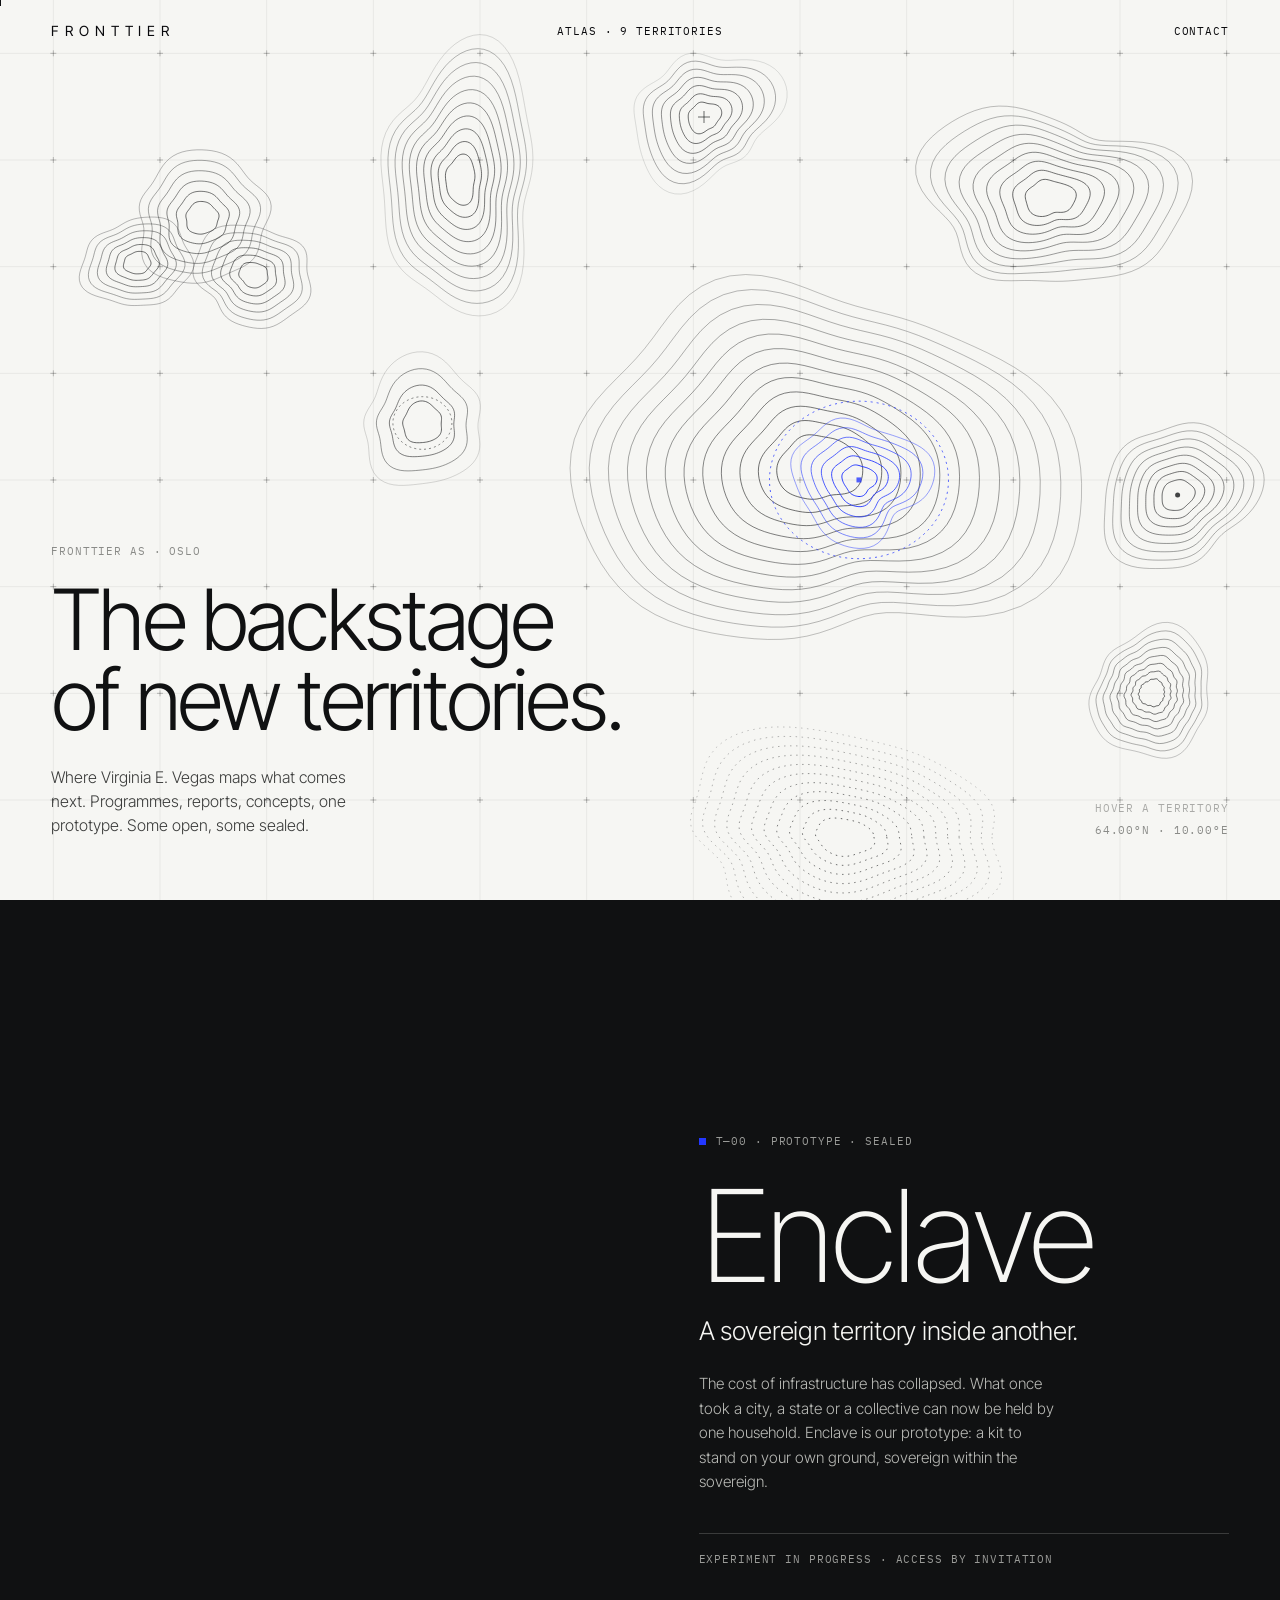
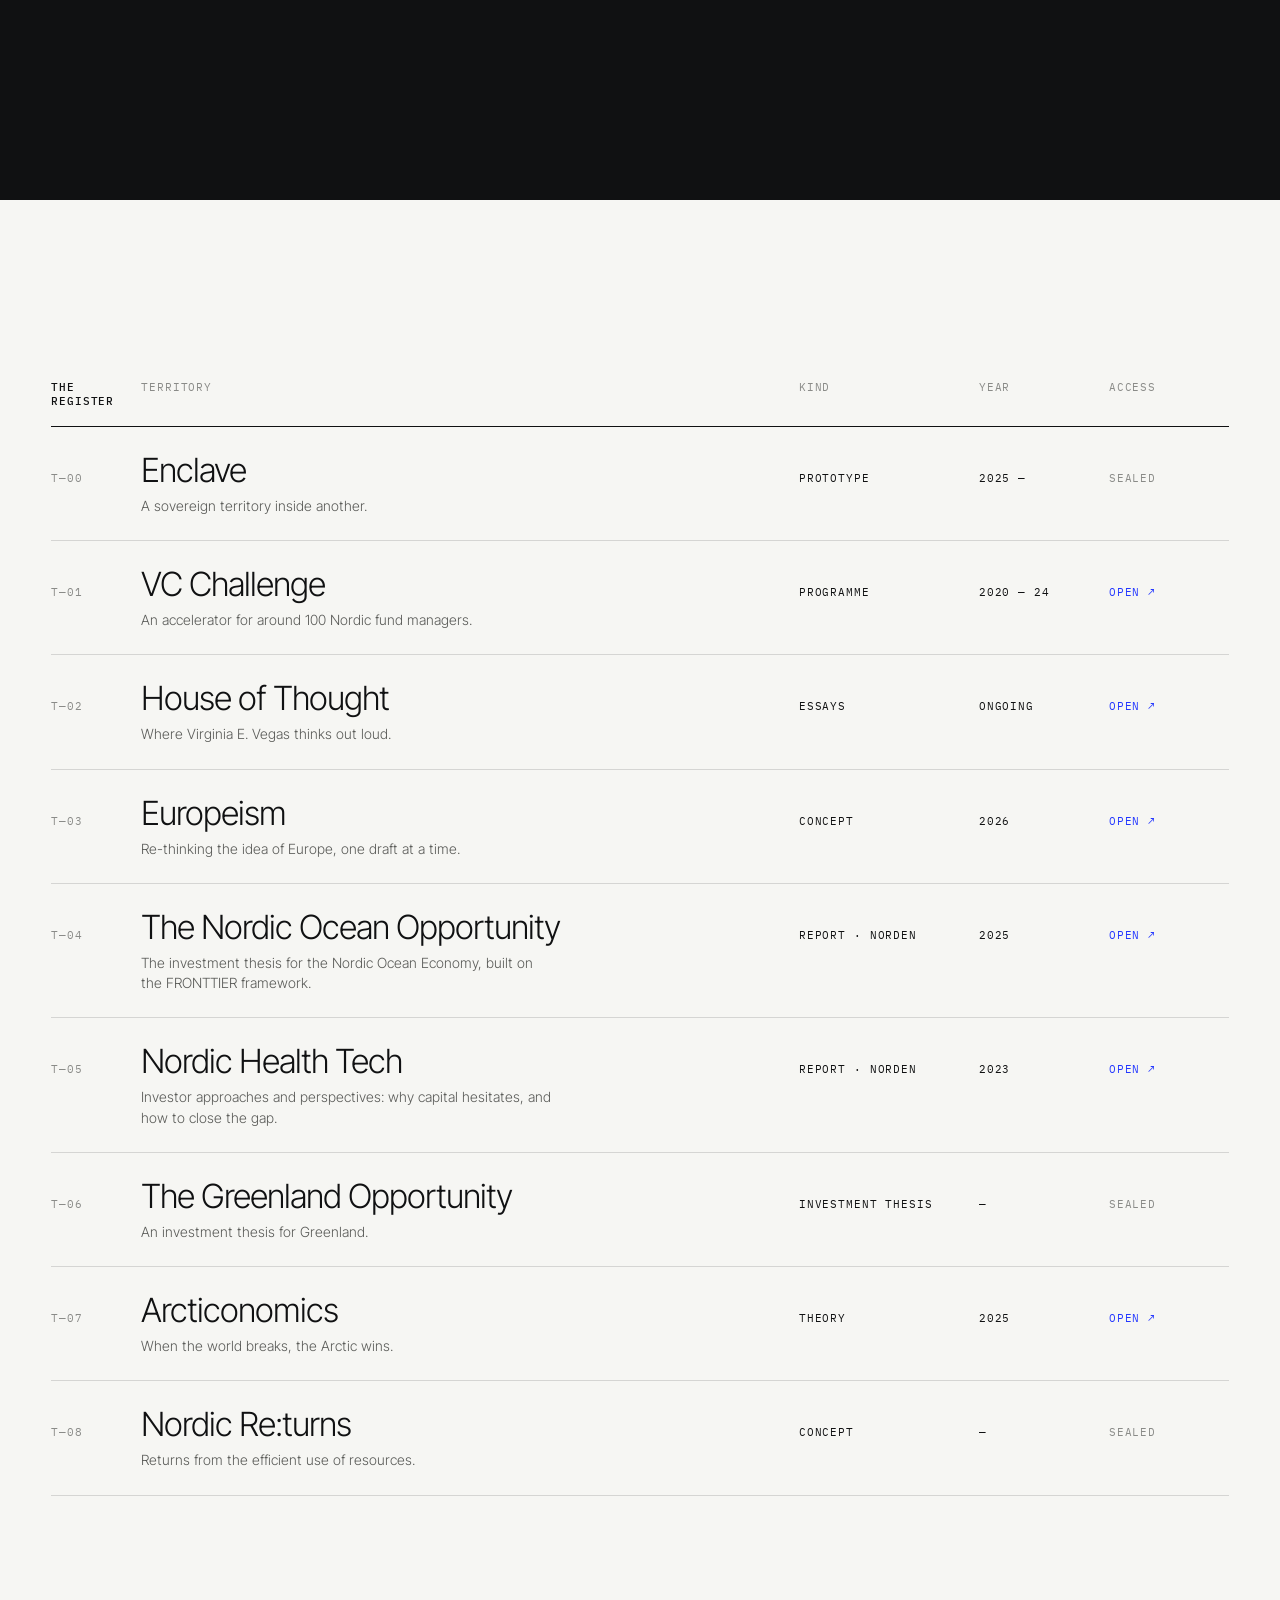
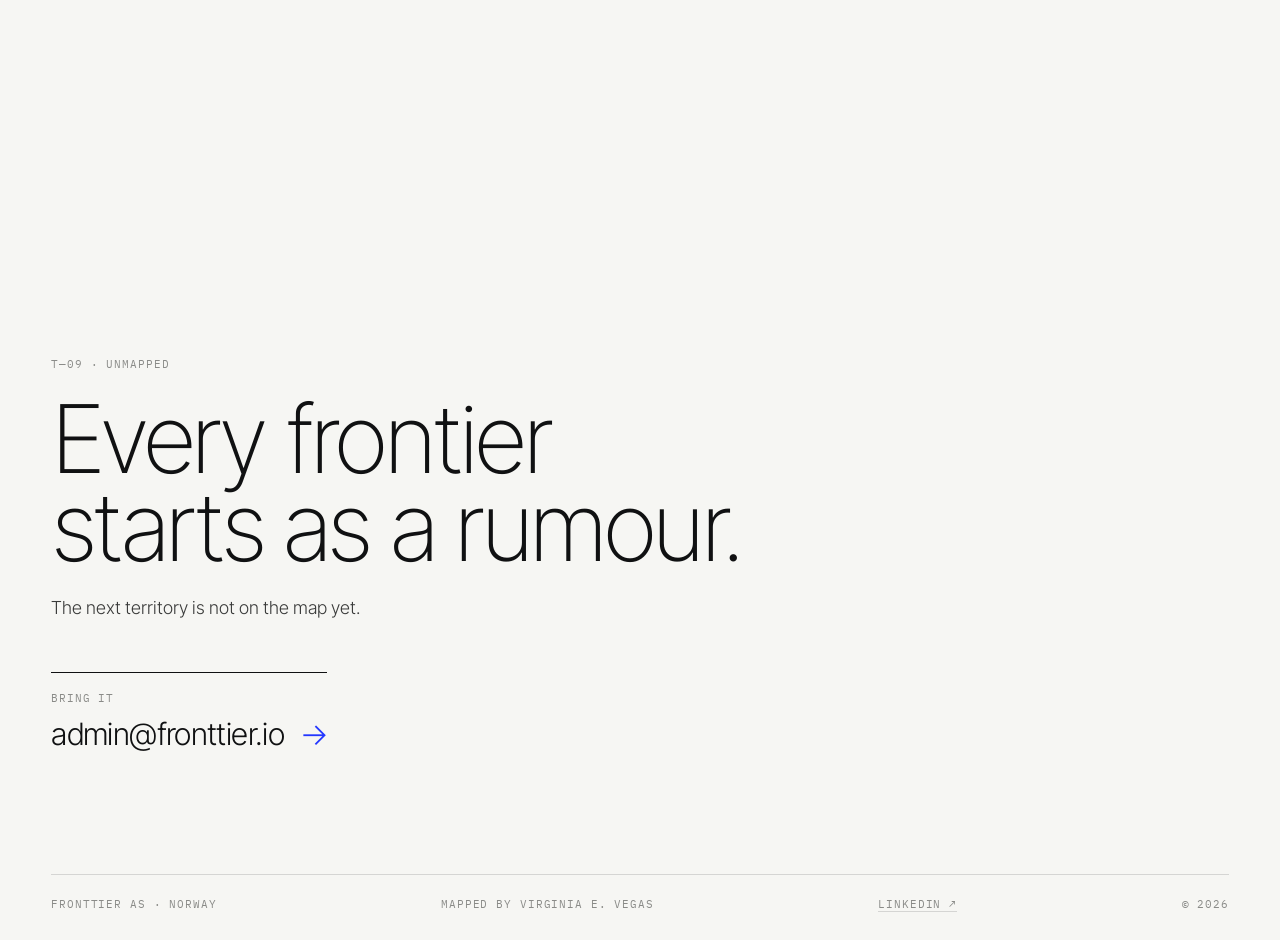
==== commit 06e06bd9: "Link the site to its LinkedIn page (footer + schema.org sameAs) Co-Authored-By: Claude Opus 5.5 <nor" ====
--- a/index.html
+++ b/index.html
@@ -17,14 +17,14 @@
   <meta name="twitter:card" content="summary_large_image">
   <meta name="twitter:image" content="https://fronttier.io/og.png">
   <meta name="author" content="Virginia E. Vegas">
-  <script type="application/ld+json">{"@context": "https://schema.org", "@graph": [{"@type": "Organization", "@id": "https://fronttier.io/#org", "name": "FRONTTIER AS", "legalName": "FRONTTIER AS", "url": "https://fronttier.io/", "email": "admin@fronttier.io", "logo": "https://fronttier.io/favicon.svg", "address": {"@type": "PostalAddress", "addressLocality": "Oslo", "addressCountry": "NO"}, "founder": {"@id": "https://vevegas.com/#virginia"}}, {"@type": "Person", "@id": "https://vevegas.com/#virginia", "name": "Virginia E. Vegas", "alternateName": "VE VEGAS", "url": "https://vevegas.com/", "worksFor": {"@id": "https://fronttier.io/#org"}}, {"@type": "WebSite", "@id": "https://fronttier.io/#site", "url": "https://fronttier.io/", "name": "FRONTTIER", "publisher": {"@id": "https://fronttier.io/#org"}, "inLanguage": "en"}, {"@type": "ItemList", "name": "Territories by FRONTTIER AS", "itemListElement": [{"@type": "ListItem", "position": 1, "item": {"@type": "CreativeWork", "name": "VC Challenge", "url": "https://vcchallenge.com/", "creator": {"@id": "https://fronttier.io/#org"}}}, {"@type": "ListItem", "position": 2, "item": {"@type": "CreativeWork", "name": "House of Thought", "url": "https://vevegas.com/", "creator": {"@id": "https://fronttier.io/#org"}}}, {"@type": "ListItem", "position": 3, "item": {"@type": "CreativeWork", "name": "Europeism", "url": "https://europeism.com/", "creator": {"@id": "https://fronttier.io/#org"}}}, {"@type": "ListItem", "position": 4, "item": {"@type": "CreativeWork", "name": "Arcticonomics", "url": "https://arctic-onomics.com/", "creator": {"@id": "https://fronttier.io/#org"}}}, {"@type": "ListItem", "position": 5, "item": {"@type": "CreativeWork", "name": "The Nordic Ocean Opportunity", "url": "https://www.norden.org/en/publication/nordic-ocean-opportunity", "creator": {"@id": "https://fronttier.io/#org"}}}, {"@type": "ListItem", "position": 6, "item": {"@type": "CreativeWork", "name": "Investor approaches and perspectives in Nordic Health Tech", "url": "https://www.norden.org/en/publication/investor-approaches-and-perspectives-nordic-health-tech", "creator": {"@id": "https://fronttier.io/#org"}}}]}]}</script>
+  <script type="application/ld+json">{"@context": "https://schema.org", "@graph": [{"@type": "Organization", "@id": "https://fronttier.io/#org", "name": "FRONTTIER AS", "legalName": "FRONTTIER AS", "url": "https://fronttier.io/", "email": "admin@fronttier.io", "logo": "https://fronttier.io/favicon.svg", "address": {"@type": "PostalAddress", "addressLocality": "Oslo", "addressCountry": "NO"}, "founder": {"@id": "https://vevegas.com/#virginia"}, "sameAs": ["https://www.linkedin.com/company/the-fronttier/"]}, {"@type": "Person", "@id": "https://vevegas.com/#virginia", "name": "Virginia E. Vegas", "alternateName": "VE VEGAS", "url": "https://vevegas.com/", "sameAs": ["https://www.linkedin.com/in/virginia-e-vegas/"], "worksFor": {"@id": "https://fronttier.io/#org"}}, {"@type": "WebSite", "@id": "https://fronttier.io/#site", "url": "https://fronttier.io/", "name": "FRONTTIER", "publisher": {"@id": "https://fronttier.io/#org"}, "inLanguage": "en"}, {"@type": "ItemList", "name": "Territories by FRONTTIER AS", "itemListElement": [{"@type": "ListItem", "position": 1, "item": {"@type": "CreativeWork", "name": "VC Challenge", "url": "https://vcchallenge.com/", "creator": {"@id": "https://fronttier.io/#org"}}}, {"@type": "ListItem", "position": 2, "item": {"@type": "CreativeWork", "name": "House of Thought", "url": "https://vevegas.com/", "creator": {"@id": "https://fronttier.io/#org"}}}, {"@type": "ListItem", "position": 3, "item": {"@type": "CreativeWork", "name": "Europeism", "url": "https://europeism.com/", "creator": {"@id": "https://fronttier.io/#org"}}}, {"@type": "ListItem", "position": 4, "item": {"@type": "CreativeWork", "name": "Arcticonomics", "url": "https://arctic-onomics.com/", "creator": {"@id": "https://fronttier.io/#org"}}}, {"@type": "ListItem", "position": 5, "item": {"@type": "CreativeWork", "name": "The Nordic Ocean Opportunity", "url": "https://www.norden.org/en/publication/nordic-ocean-opportunity", "creator": {"@id": "https://fronttier.io/#org"}}}, {"@type": "ListItem", "position": 6, "item": {"@type": "CreativeWork", "name": "Investor approaches and perspectives in Nordic Health Tech", "url": "https://www.norden.org/en/publication/investor-approaches-and-perspectives-nordic-health-tech", "creator": {"@id": "https://fronttier.io/#org"}}}]}]}</script>
   <meta name="msvalidate.01" content="26BB170651A4994F79CFC43C66DDC237">
   <meta name="theme-color" content="#f6f6f3">
   <link rel="icon" href="favicon.svg" type="image/svg+xml">
   <link rel="preconnect" href="https://fonts.googleapis.com">
   <link rel="preconnect" href="https://fonts.gstatic.com" crossorigin>
   <link href="https://fonts.googleapis.com/css2?family=Inter+Tight:wght@200;300;400;500&family=IBM+Plex+Mono:wght@400;500&display=swap" rel="stylesheet">
-  <link rel="stylesheet" href="styles.css?v=4">
+  <link rel="stylesheet" href="styles.css?v=5">
 </head>
 <body>
   <header class="top">
@@ -93,6 +93,7 @@
     <footer class="foot mono">
       <span>FRONTTIER AS · Norway</span>
       <span>Mapped by Virginia E. Vegas</span>
+      <a href="https://www.linkedin.com/company/the-fronttier/" rel="me">LinkedIn ↗</a>
       <span>© <span id="year">2026</span></span>
     </footer>
   </section>
--- a/styles.css
+++ b/styles.css
@@ -74,6 +74,8 @@
 .close__lab { grid-column: 1 / -1; margin-bottom: 10px; color: var(--mute); letter-spacing: .08em; }
 .close__mail i { font-style: normal; color: var(--cobalt); transition: transform .5s cubic-bezier(.2,.7,.1,1); display: inline-block; }
 .close__mail:hover i { transform: translateX(.35em); }
+.foot a { color: inherit; text-decoration: none; border-bottom: 1px solid var(--line); }
+.foot a:hover { border-bottom-color: currentColor; }
 .foot { position: relative; display: flex; justify-content: space-between; flex-wrap: wrap; gap: 16px; margin: 0 var(--pad); padding: 22px 0 28px; border-top: 1px solid var(--line); color: var(--mute); }
 
 /* quiet reveals */
